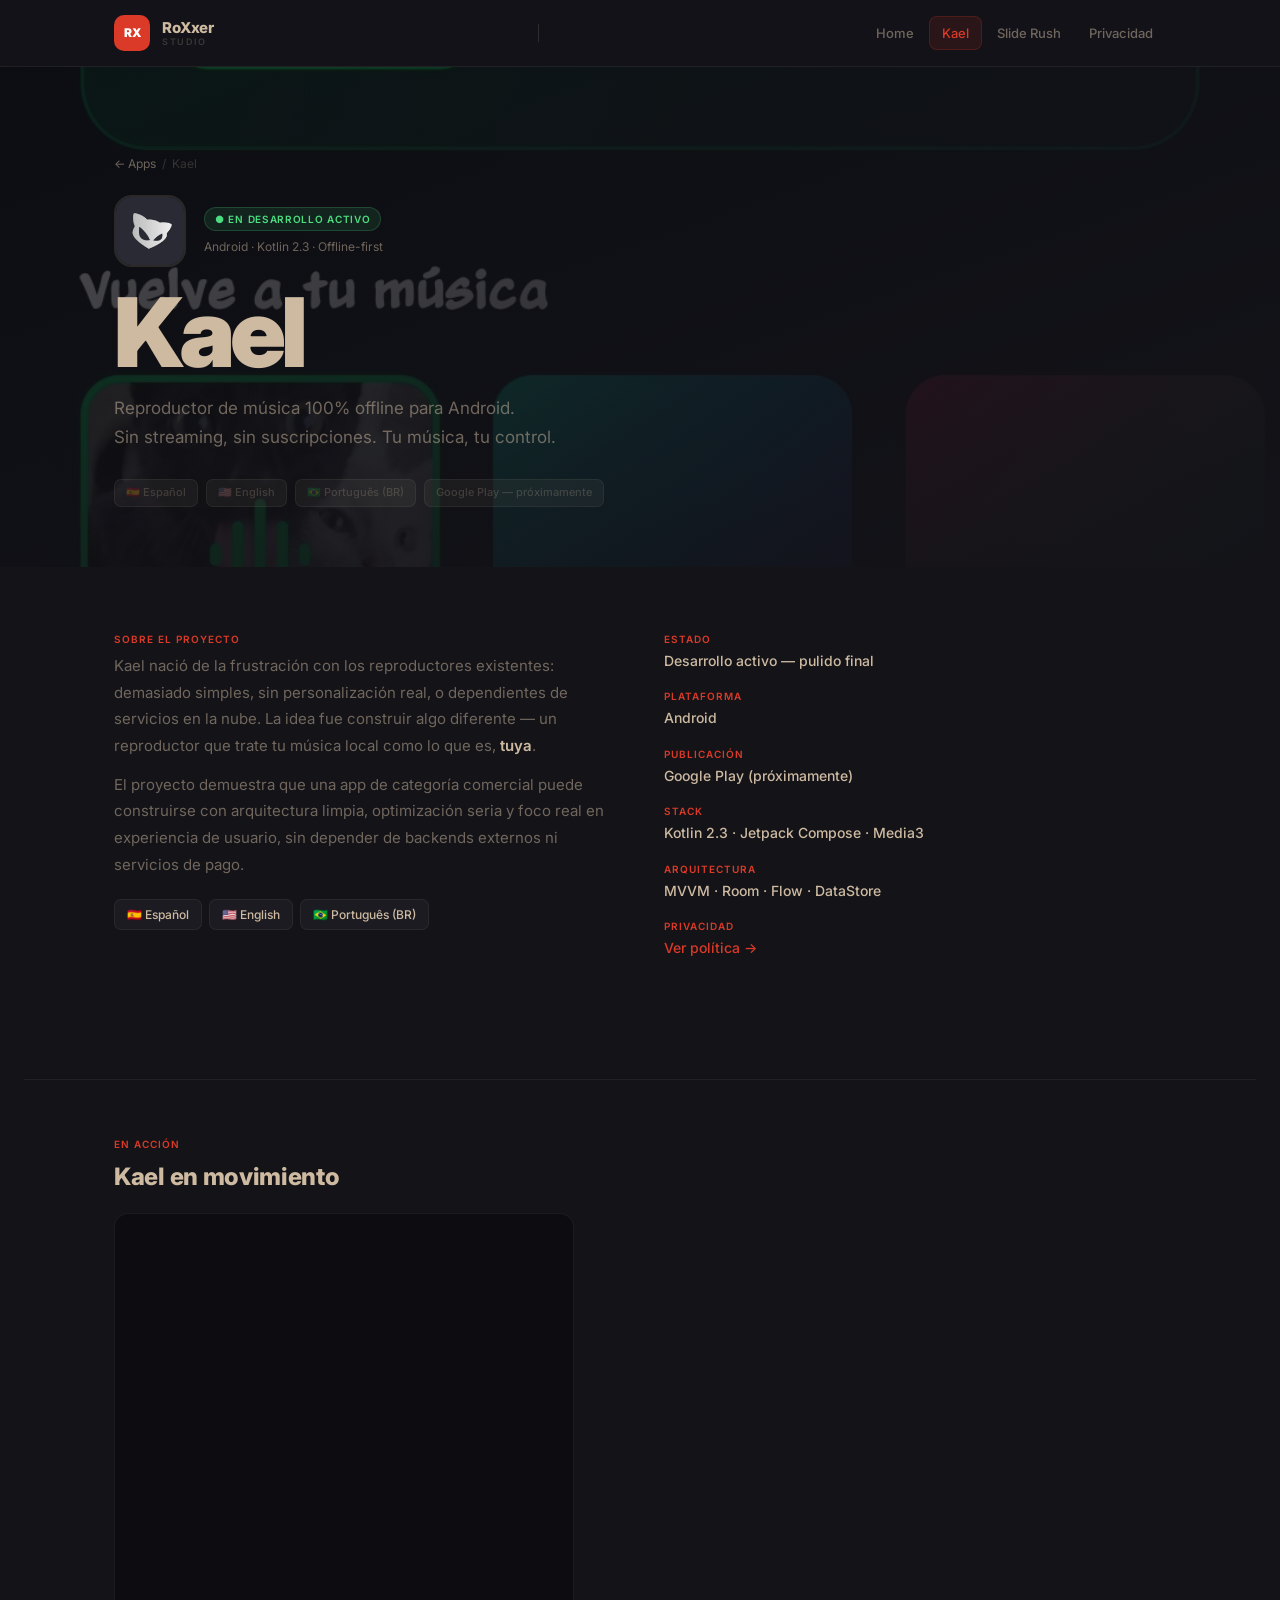
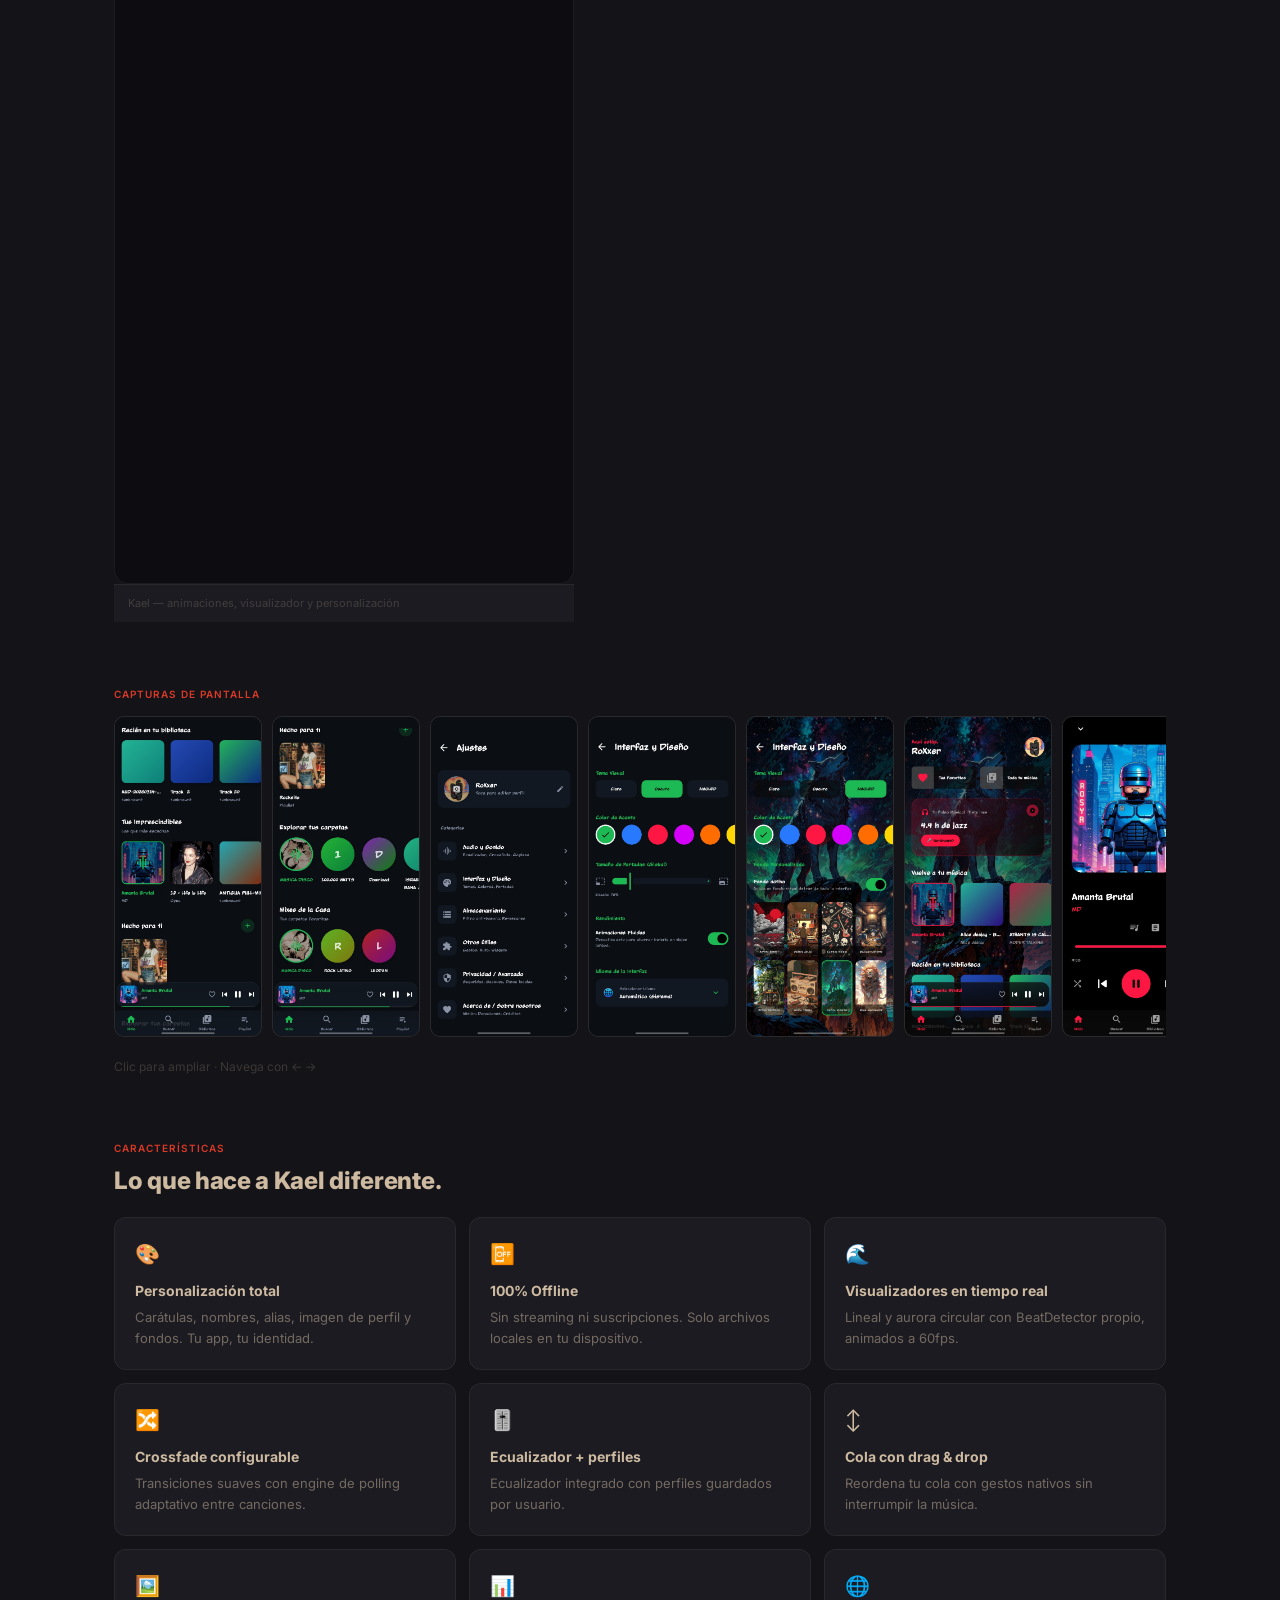
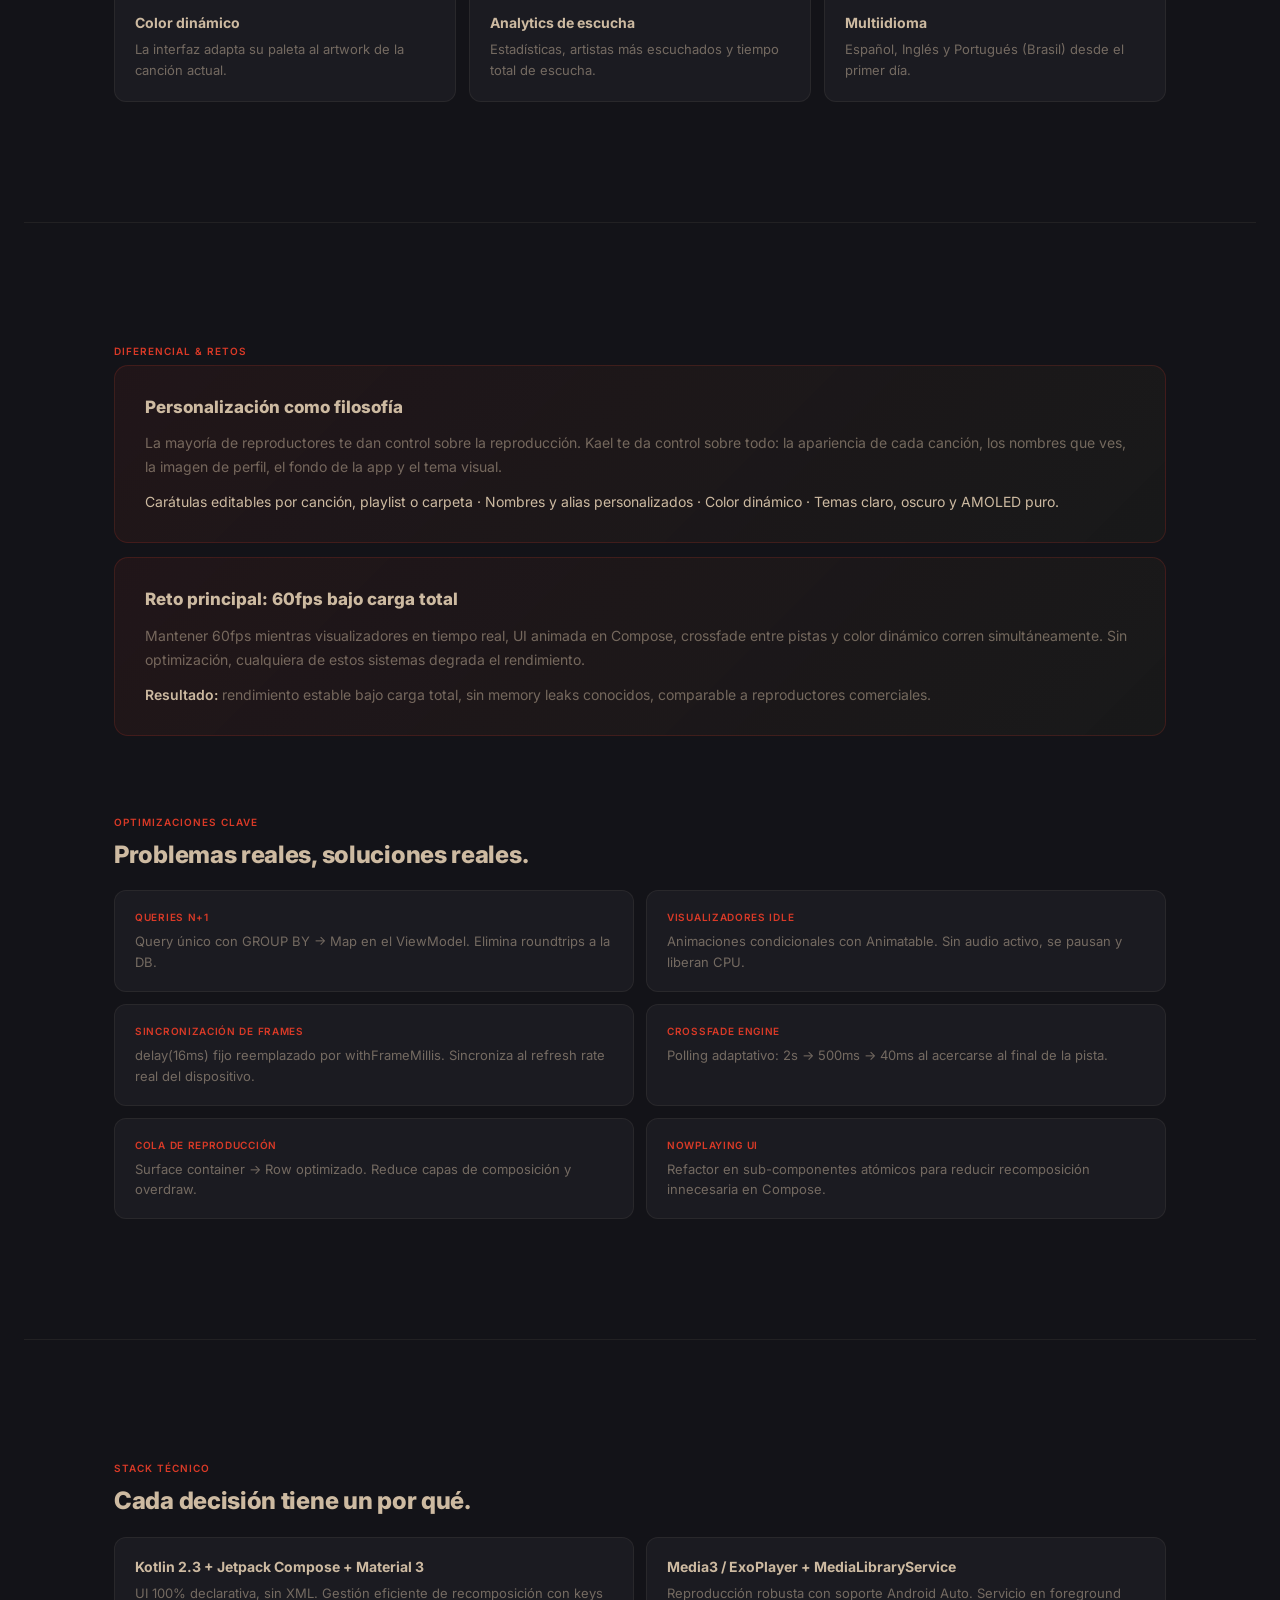
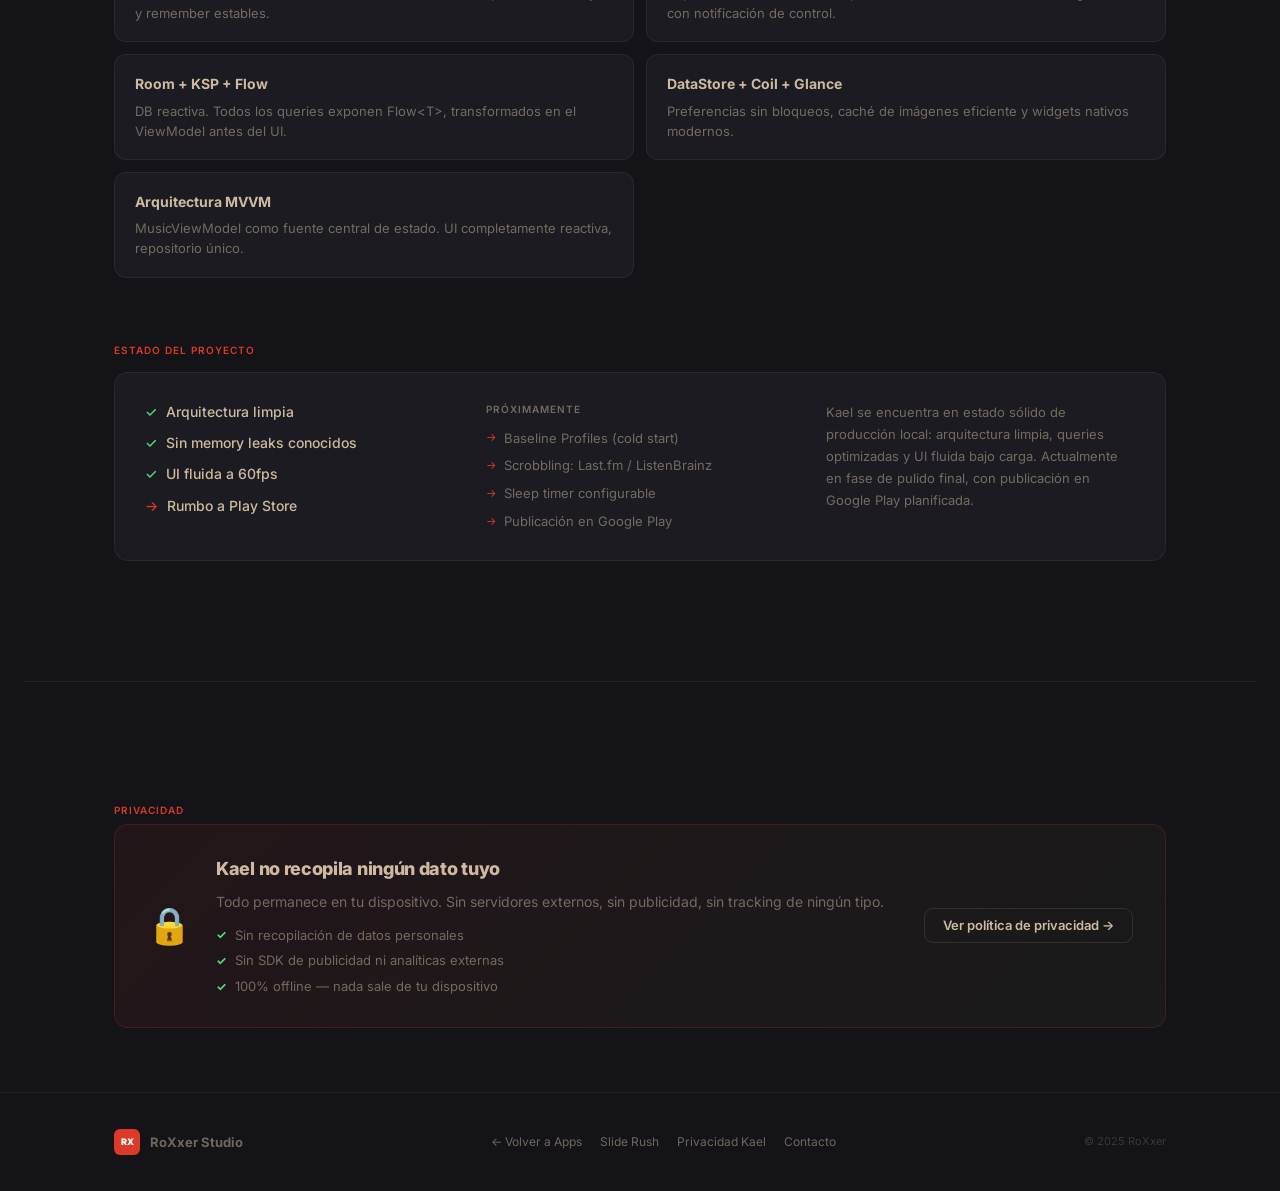
==== kael.html @ 843a8ba9 "Change names" ====
<!DOCTYPE html>
<html lang="es">
<head>
  <meta charset="utf-8" />
  <meta name="viewport" content="width=device-width, initial-scale=1" />
  <title>Kael — RoXxer Studio</title>
  <meta name="description" content="Kael — Reproductor de música 100% offline para Android. Sin streaming, sin suscripciones." />
  <meta name="theme-color" content="#131318" />
  <link rel="preconnect" href="https://fonts.googleapis.com">
  <link rel="preconnect" href="https://fonts.gstatic.com" crossorigin>
  <link href="https://fonts.googleapis.com/css2?family=Inter:wght@400;500;600;700;800;900&display=swap" rel="stylesheet">
  <link rel="stylesheet" href="css/base.css">
  <link rel="stylesheet" href="css/kael.css">
</head>
<body>

<!-- ─── NAVBAR ─── -->
<header>
  <div class="wrap">
    <nav>
      <a href="index.html" class="brand">
        <div class="brand-logo">RX</div>
        <div class="brand-text">
          <span class="brand-name">RoXxer</span>
          <span class="brand-sub">Studio</span>
        </div>
      </a>
      <span class="nav-sep"></span>
      <div class="nav-links">
        <a href="index.html">Home</a>
        <a href="kael.html" class="cur">Kael</a>
        <a href="slide-rush.html">Slide Rush</a>
        <a href="privacy.html">Privacidad</a>
      </div>
      <button class="burger" id="burger" aria-label="Abrir menú">
        <span></span><span></span><span></span>
      </button>
    </nav>
  </div>
</header>
<div class="mob-overlay" id="mobOverlay">
  <button class="mob-close" id="mobClose">✕</button>
  <a href="index.html">Home</a>
  <a href="kael.html" class="cur">Kael</a>
  <a href="slide-rush.html">Slide Rush</a>
  <a href="privacy.html">Privacidad</a>
</div>

<!-- ─── HERO ─── -->
<section class="hero">
  <div class="hero-bg">
    <img src="assets/kael/Kael1.jpg" alt="">
  </div>
  <div class="hero-content">
    <div class="wrap">
      <div class="breadcrumb">
        <a href="index.html">← Apps</a>
        <span>/</span><span>Kael</span>
      </div>
      <div class="hero-top">
        <div class="app-icon-lg">
          <img src="assets/kael/ICON KAEL (1).jpg" alt="Kael icon">
        </div>
        <div class="hero-status">
          <div class="status-chip s-act">● En desarrollo activo</div>
          <span class="hero-sub-label">Android · Kotlin 2.3 · Offline-first</span>
        </div>
      </div>
      <h1>Kael</h1>
      <p class="hero-tagline">Reproductor de música 100% offline para Android.<br>Sin streaming, sin suscripciones. Tu música, tu control.</p>
      <div class="hero-badges">
        <span class="badge">🇪🇸 Español</span>
        <span class="badge">🇺🇸 English</span>
        <span class="badge">🇧🇷 Português (BR)</span>
        <span class="badge">Google Play — próximamente</span>
      </div>
    </div>
  </div>
</section>

<!-- ─── ABOUT ─── -->
<section class="sec">
  <div class="wrap">
    <div class="about-grid">
      <div>
        <div class="sec-label">Sobre el proyecto</div>
        <p class="rt">Kael nació de la frustración con los reproductores existentes: demasiado simples, sin personalización real, o dependientes de servicios en la nube. La idea fue construir algo diferente — un reproductor que trate tu música local como lo que es, <span class="hl">tuya</span>.</p>
        <p class="rt">El proyecto demuestra que una app de categoría comercial puede construirse con arquitectura limpia, optimización seria y foco real en experiencia de usuario, sin depender de backends externos ni servicios de pago.</p>
        <div class="lang-row">
          <div class="lang-pill">🇪🇸 Español</div>
          <div class="lang-pill">🇺🇸 English</div>
          <div class="lang-pill">🇧🇷 Português (BR)</div>
        </div>
      </div>
      <div class="meta-list">
        <div><div class="meta-key">Estado</div><div class="meta-val">Desarrollo activo — pulido final</div></div>
        <div><div class="meta-key">Plataforma</div><div class="meta-val">Android</div></div>
        <div><div class="meta-key">Publicación</div><div class="meta-val">Google Play (próximamente)</div></div>
        <div><div class="meta-key">Stack</div><div class="meta-val">Kotlin 2.3 · Jetpack Compose · Media3</div></div>
        <div><div class="meta-key">Arquitectura</div><div class="meta-val">MVVM · Room · Flow · DataStore</div></div>
        <div><div class="meta-key">Privacidad</div><div class="meta-val"><a href="privacy.html">Ver política →</a></div></div>
      </div>
    </div>
  </div>
</section>

<hr class="div" style="margin-left:24px; margin-right:24px;">

<!-- ─── VIDEO (solo Timeline, autoplay, sin salto) ─── -->
<section class="sec" style="padding-top:0;">
  <div class="wrap">
    <div class="sec-label">En acción</div>
    <div class="sec-title">Kael en movimiento</div>
    <div class="video-container">
      <div class="video-wrap">
        <video
          id="kaelVideo"
          data-autoplay
          muted
          loop
          playsinline
          preload="metadata"
        >
          <source src="assets/kael/Timeline 1.mp4" type="video/mp4">
        </video>
      </div>
      <div class="video-label">Kael — animaciones, visualizador y personalización</div>
    </div>
  </div>
</section>

<!-- ─── SCREENSHOTS ─── -->
<section class="sec" style="padding-top:0;">
  <div class="wrap">
    <div class="sec-label" style="margin-bottom:14px;">Capturas de pantalla</div>
    <div class="strip" id="strip">
      <div class="shot" data-idx="0"><img src="assets/kael/Kael2 (1).jpg" alt="1"></div>
      <div class="shot" data-idx="1"><img src="assets/kael/Kael2 (2).jpg" alt="2"></div>
      <div class="shot" data-idx="2"><img src="assets/kael/Kael2 (3).jpg" alt="3"></div>
      <div class="shot" data-idx="3"><img src="assets/kael/Kael2 (4).jpg" alt="4"></div>
      <div class="shot" data-idx="4"><img src="assets/kael/Kael2 (5).jpg" alt="5"></div>
      <div class="shot" data-idx="5"><img src="assets/kael/Kael2 (6).jpg" alt="6"></div>
      <div class="shot" data-idx="6"><img src="assets/kael/Kael2 (7).jpg" alt="7"></div>
      <div class="shot" data-idx="7"><img src="assets/kael/Kael2 (8).jpg" alt="8"></div>
      <div class="shot" data-idx="8"><img src="assets/kael/Kael2 (9).jpg" alt="9"></div>
      <div class="shot" data-idx="9"><img src="assets/kael/Kael2 (10).jpg" alt="10"></div>
      <div class="shot" data-idx="10"><img src="assets/kael/Kael2 (11).jpg" alt="11"></div>
      <div class="shot" data-idx="11"><img src="assets/kael/Kael2 (12).jpg" alt="12"></div>
      <div class="shot" data-idx="12"><img src="assets/kael/Kael2 (13).jpg" alt="13"></div>
      <div class="shot" data-idx="13"><img src="assets/kael/Kael2 (14).jpg" alt="14"></div>
      <div class="shot" data-idx="14"><img src="assets/kael/Kael2 (15).jpg" alt="15"></div>
      <div class="shot" data-idx="15"><img src="assets/kael/Kael2 (16).jpg" alt="16"></div>
      <div class="shot" data-idx="16"><img src="assets/kael/Kael2 (17).jpg" alt="17"></div>
      <div class="shot" data-idx="17"><img src="assets/kael/Kael2 (18).jpg" alt="18"></div>
      <div class="shot" data-idx="18"><img src="assets/kael/Kael2 (19).jpg" alt="19"></div>
      <div class="shot" data-idx="19"><img src="assets/kael/Kael2 (20).jpg" alt="20"></div>
      <div class="shot" data-idx="20"><img src="assets/kael/Kael2 (21).jpg" alt="21"></div>
      <div class="shot" data-idx="21"><img src="assets/kael/Kael2 (22).jpg" alt="22"></div>
      <div class="shot" data-idx="22"><img src="assets/kael/Kael2 (23).jpg" alt="23"></div>
      <div class="shot" data-idx="23"><img src="assets/kael/Kael2 (24).jpg" alt="24"></div>
      <div class="shot" data-idx="24"><img src="assets/kael/Kael2 (25).jpg" alt="25"></div>
      <div class="shot" data-idx="25"><img src="assets/kael/Kael2 (26).jpg" alt="26"></div>
      <div class="shot" data-idx="26"><img src="assets/kael/Kael2 (27).jpg" alt="27"></div>
    </div>
    <p style="font-size:12px; color:rgba(205,186,161,.22); margin-top:8px;">Clic para ampliar · Navega con ← →</p>
  </div>
</section>

<!-- ─── FEATURES ─── -->
<section class="sec" style="padding-top:0;">
  <div class="wrap">
    <div class="sec-label">Características</div>
    <div class="sec-title">Lo que hace a Kael diferente.</div>
    <div class="feat-grid">
      <div class="feat"><div class="feat-icon">🎨</div><div class="feat-name">Personalización total</div><p class="feat-desc">Carátulas, nombres, alias, imagen de perfil y fondos. Tu app, tu identidad.</p></div>
      <div class="feat"><div class="feat-icon">📴</div><div class="feat-name">100% Offline</div><p class="feat-desc">Sin streaming ni suscripciones. Solo archivos locales en tu dispositivo.</p></div>
      <div class="feat"><div class="feat-icon">🌊</div><div class="feat-name">Visualizadores en tiempo real</div><p class="feat-desc">Lineal y aurora circular con BeatDetector propio, animados a 60fps.</p></div>
      <div class="feat"><div class="feat-icon">🔀</div><div class="feat-name">Crossfade configurable</div><p class="feat-desc">Transiciones suaves con engine de polling adaptativo entre canciones.</p></div>
      <div class="feat"><div class="feat-icon">🎚️</div><div class="feat-name">Ecualizador + perfiles</div><p class="feat-desc">Ecualizador integrado con perfiles guardados por usuario.</p></div>
      <div class="feat"><div class="feat-icon">↕️</div><div class="feat-name">Cola con drag & drop</div><p class="feat-desc">Reordena tu cola con gestos nativos sin interrumpir la música.</p></div>
      <div class="feat"><div class="feat-icon">🖼️</div><div class="feat-name">Color dinámico</div><p class="feat-desc">La interfaz adapta su paleta al artwork de la canción actual.</p></div>
      <div class="feat"><div class="feat-icon">📊</div><div class="feat-name">Analytics de escucha</div><p class="feat-desc">Estadísticas, artistas más escuchados y tiempo total de escucha.</p></div>
      <div class="feat"><div class="feat-icon">🌐</div><div class="feat-name">Multiidioma</div><p class="feat-desc">Español, Inglés y Portugués (Brasil) desde el primer día.</p></div>
    </div>
  </div>
</section>

<hr class="div" style="margin-left:24px; margin-right:24px;">

<!-- ─── DIFERENCIAL & RETO ─── -->
<section class="sec">
  <div class="wrap">
    <div class="sec-label">Diferencial & Retos</div>
    <div class="challenge">
      <h4>Personalización como filosofía</h4>
      <p>La mayoría de reproductores te dan control sobre la reproducción. Kael te da control sobre todo: la apariencia de cada canción, los nombres que ves, la imagen de perfil, el fondo de la app y el tema visual.</p>
      <p style="color:var(--text);">Carátulas editables por canción, playlist o carpeta · Nombres y alias personalizados · Color dinámico · Temas claro, oscuro y AMOLED puro.</p>
    </div>
    <div class="challenge">
      <h4>Reto principal: 60fps bajo carga total</h4>
      <p>Mantener 60fps mientras visualizadores en tiempo real, UI animada en Compose, crossfade entre pistas y color dinámico corren simultáneamente. Sin optimización, cualquiera de estos sistemas degrada el rendimiento.</p>
      <p><span style="color:var(--text); font-weight:600;">Resultado:</span> rendimiento estable bajo carga total, sin memory leaks conocidos, comparable a reproductores comerciales.</p>
    </div>
  </div>
</section>

<!-- ─── OPTIMIZACIONES ─── -->
<section class="sec" style="padding-top:0;">
  <div class="wrap">
    <div class="sec-label">Optimizaciones clave</div>
    <div class="sec-title">Problemas reales, soluciones reales.</div>
    <div class="opt-grid">
      <div class="opt"><div class="opt-key">Queries N+1</div><p class="opt-val">Query único con GROUP BY → Map en el ViewModel. Elimina roundtrips a la DB.</p></div>
      <div class="opt"><div class="opt-key">Visualizadores idle</div><p class="opt-val">Animaciones condicionales con Animatable. Sin audio activo, se pausan y liberan CPU.</p></div>
      <div class="opt"><div class="opt-key">Sincronización de frames</div><p class="opt-val">delay(16ms) fijo reemplazado por withFrameMillis. Sincroniza al refresh rate real del dispositivo.</p></div>
      <div class="opt"><div class="opt-key">Crossfade engine</div><p class="opt-val">Polling adaptativo: 2s → 500ms → 40ms al acercarse al final de la pista.</p></div>
      <div class="opt"><div class="opt-key">Cola de reproducción</div><p class="opt-val">Surface container → Row optimizado. Reduce capas de composición y overdraw.</p></div>
      <div class="opt"><div class="opt-key">NowPlaying UI</div><p class="opt-val">Refactor en sub-componentes atómicos para reducir recomposición innecesaria en Compose.</p></div>
    </div>
  </div>
</section>

<hr class="div" style="margin-left:24px; margin-right:24px;">

<!-- ─── STACK ─── -->
<section class="sec">
  <div class="wrap">
    <div class="sec-label">Stack técnico</div>
    <div class="sec-title">Cada decisión tiene un por qué.</div>
    <div class="stack-grid">
      <div class="stack-item"><div class="stack-tech">Kotlin 2.3 + Jetpack Compose + Material 3</div><p class="stack-desc">UI 100% declarativa, sin XML. Gestión eficiente de recomposición con keys y remember estables.</p></div>
      <div class="stack-item"><div class="stack-tech">Media3 / ExoPlayer + MediaLibraryService</div><p class="stack-desc">Reproducción robusta con soporte Android Auto. Servicio en foreground con notificación de control.</p></div>
      <div class="stack-item"><div class="stack-tech">Room + KSP + Flow</div><p class="stack-desc">DB reactiva. Todos los queries exponen Flow&lt;T&gt;, transformados en el ViewModel antes del UI.</p></div>
      <div class="stack-item"><div class="stack-tech">DataStore + Coil + Glance</div><p class="stack-desc">Preferencias sin bloqueos, caché de imágenes eficiente y widgets nativos modernos.</p></div>
      <div class="stack-item"><div class="stack-tech">Arquitectura MVVM</div><p class="stack-desc">MusicViewModel como fuente central de estado. UI completamente reactiva, repositorio único.</p></div>
    </div>
  </div>
</section>

<!-- ─── STATUS ─── -->
<section class="sec" style="padding-top:0;">
  <div class="wrap">
    <div class="sec-label" style="margin-bottom:14px;">Estado del proyecto</div>
    <div class="status-box">
      <div class="checks">
        <div class="chk"><span class="ok">✓</span> Arquitectura limpia</div>
        <div class="chk"><span class="ok">✓</span> Sin memory leaks conocidos</div>
        <div class="chk"><span class="ok">✓</span> UI fluida a 60fps</div>
        <div class="chk"><span class="rd">→</span> Rumbo a Play Store</div>
      </div>
      <div class="roadmap">
        <h5>Próximamente</h5>
        <ul>
          <li>Baseline Profiles (cold start)</li>
          <li>Scrobbling: Last.fm / ListenBrainz</li>
          <li>Sleep timer configurable</li>
          <li>Publicación en Google Play</li>
        </ul>
      </div>
      <div class="status-note">Kael se encuentra en estado sólido de producción local: arquitectura limpia, queries optimizadas y UI fluida bajo carga. Actualmente en fase de pulido final, con publicación en Google Play planificada.</div>
    </div>
  </div>
</section>

<hr class="div" style="margin-left:24px; margin-right:24px;">

<!-- ─── PRIVACIDAD (visible, propia de Kael) ─── -->
<section class="sec">
  <div class="wrap">
    <div class="sec-label">Privacidad</div>
    <div class="privacy-banner">
      <div class="privacy-banner-icon">🔒</div>
      <div class="privacy-banner-body">
        <h3>Kael no recopila ningún dato tuyo</h3>
        <p>Todo permanece en tu dispositivo. Sin servidores externos, sin publicidad, sin tracking de ningún tipo.</p>
        <ul class="privacy-bullets">
          <li>Sin recopilación de datos personales</li>
          <li>Sin SDK de publicidad ni analíticas externas</li>
          <li>100% offline — nada sale de tu dispositivo</li>
        </ul>
      </div>
      <a href="privacy.html" class="btn btn-out" style="flex-shrink:0; align-self:center;">
        Ver política de privacidad →
      </a>
    </div>
  </div>
</section>

<!-- ─── FOOTER ─── -->
<footer>
  <div class="wrap">
    <div class="foot">
      <div class="foot-brand">
        <div class="foot-logo">RX</div>
        <span class="foot-name">RoXxer Studio</span>
      </div>
      <div class="foot-links">
        <a href="index.html">← Volver a Apps</a>
        <a href="slide-rush.html">Slide Rush</a>
        <a href="privacy.html">Privacidad Kael</a>
        <a href="mailto:roxxergamesstudios@gmail.com">Contacto</a>
      </div>
      <span class="foot-copy">© 2025 RoXxer</span>
    </div>
  </div>
</footer>

<!-- ─── LIGHTBOX ─── -->
<div class="lb" id="lb">
  <span class="lb-x" id="lbX">✕</span>
  <span class="lb-nav lb-prev" id="lbPrev">‹</span>
  <img class="lb-img" id="lbImg" src="" alt="">
  <span class="lb-nav lb-next" id="lbNext">›</span>
  <span class="lb-counter" id="lbCount"></span>
</div>

<script>
  /* ── Nav overlay ── */
  const burger = document.getElementById('burger');
  const overlay = document.getElementById('mobOverlay');
  const closeBtn = document.getElementById('mobClose');
  burger?.addEventListener('click', () => { overlay.classList.add('open'); burger.classList.add('open'); });
  closeBtn?.addEventListener('click', () => { overlay.classList.remove('open'); burger.classList.remove('open'); });
  overlay?.querySelectorAll('a').forEach(a => a.addEventListener('click', () => { overlay.classList.remove('open'); burger.classList.remove('open'); }));
  document.addEventListener('keydown', e => { if (e.key === 'Escape') { overlay.classList.remove('open'); burger.classList.remove('open'); closeLb(); } });

  /* ── Autoplay video when in viewport ── */
  const autoVideos = document.querySelectorAll('video[data-autoplay]');
  if ('IntersectionObserver' in window && autoVideos.length) {
    const vo = new IntersectionObserver((entries) => {
      entries.forEach(entry => {
        const v = entry.target;
        if (entry.isIntersecting) { v.play().catch(() => {}); }
        else { v.pause(); }
      });
    }, { threshold: 0.45 });
    autoVideos.forEach(v => { v.muted = true; vo.observe(v); });
  }

  /* ── Lightbox ── */
  const shots = [...document.querySelectorAll('.shot')];
  const lb = document.getElementById('lb');
  const lbImg = document.getElementById('lbImg');
  const lbCount = document.getElementById('lbCount');
  let cur = 0;
  const srcs = shots.map(s => s.querySelector('img')?.src || '');

  function openLb(i) { cur = i; lbImg.src = srcs[cur]; lbCount.textContent = (cur+1)+' / '+srcs.length; lb.classList.add('open'); document.body.style.overflow = 'hidden'; }
  function closeLb() { lb.classList.remove('open'); document.body.style.overflow = ''; }
  function navLb(d) { cur = (cur+d+srcs.length)%srcs.length; lbImg.src = srcs[cur]; lbCount.textContent = (cur+1)+' / '+srcs.length; }

  shots.forEach((s,i) => s.addEventListener('click', () => openLb(i)));
  document.getElementById('lbX')?.addEventListener('click', closeLb);
  document.getElementById('lbPrev')?.addEventListener('click', e => { e.stopPropagation(); navLb(-1); });
  document.getElementById('lbNext')?.addEventListener('click', e => { e.stopPropagation(); navLb(1); });
  lb?.addEventListener('click', e => { if (e.target === lb) closeLb(); });
</script>
</body>
</html>
---- css/base.css ----
/* ══════════════════════════════════════════════════
   BASE — RoXxer Studio  |  Shared design system
══════════════════════════════════════════════════ */

/* ── Variables ── */
:root {
  --bg:      #131318;
  --sur:     #1b1b21;
  --sur2:    #202028;
  --text:    #CDBAA1;
  --dim:     rgba(205,186,161,.5);
  --dim2:    rgba(205,186,161,.22);
  --acc:     #DA3A27;
  --a-dim:   rgba(218,58,39,.12);
  --a-glow:  rgba(218,58,39,.06);
  --bdr:     rgba(205,186,161,.08);
  --bdr2:    rgba(205,186,161,.15);
  --ok:      #4ade80;
  --max:     1100px;
  --r:       14px;
  --r-sm:    10px;
}

/* ── Reset ── */
*, *::before, *::after { box-sizing: border-box; margin: 0; padding: 0; }
html { scroll-behavior: smooth; }
body {
  background: var(--bg);
  color: var(--text);
  font-family: 'Inter', system-ui, -apple-system, sans-serif;
  line-height: 1.6;
  -webkit-font-smoothing: antialiased;
  -moz-osx-font-smoothing: grayscale;
}
a { color: inherit; text-decoration: none; }
img, video { display: block; max-width: 100%; }
button { cursor: pointer; font-family: inherit; border: none; background: none; }

/* ── Layout ── */
.wrap { max-width: var(--max); margin: 0 auto; padding: 0 24px; }

/* ══════════════════════════════════════
   NAVBAR
══════════════════════════════════════ */
header {
  position: sticky; top: 0; z-index: 100;
  backdrop-filter: blur(18px) saturate(200%);
  background: rgba(19,19,24,.92);
  border-bottom: 1px solid var(--bdr);
}
nav {
  display: flex; align-items: center;
  justify-content: space-between; height: 66px;
}

/* Brand */
.brand { display: flex; align-items: center; gap: 12px; }
.brand-logo {
  width: 36px; height: 36px;
  background: var(--acc); border-radius: 10px;
  display: grid; place-items: center;
  font-size: 12px; font-weight: 900; color: #fff;
  letter-spacing: -.5px; flex-shrink: 0;
  transition: transform .2s, opacity .2s;
}
.brand:hover .brand-logo { transform: scale(.93); }
.brand-text { display: flex; flex-direction: column; gap: 1px; }
.brand-name {
  font-size: 15px; font-weight: 800;
  letter-spacing: -.4px; line-height: 1.1; color: var(--text);
}
.brand-sub {
  font-size: 9px; font-weight: 600; color: var(--dim2);
  letter-spacing: .18em; text-transform: uppercase; line-height: 1;
}

/* Separator */
.nav-sep {
  width: 1px; height: 18px;
  background: var(--bdr2); margin: 0 4px; flex-shrink: 0;
}

/* Links */
.nav-links { display: flex; align-items: center; gap: 2px; }
.nav-links a {
  font-size: 13px; font-weight: 500; color: var(--dim);
  padding: 6px 12px; border-radius: 8px;
  border: 1px solid transparent;
  transition: color .15s, background .15s, border-color .15s;
}
.nav-links a:hover { color: var(--text); background: var(--bdr); }
.nav-links a.cur {
  color: var(--acc);
  background: var(--a-dim);
  border-color: rgba(218,58,39,.2);
}

/* Burger (3-line icon) */
.burger {
  display: none;
  width: 36px; height: 36px;
  background: var(--sur); border: 1px solid var(--bdr);
  border-radius: 8px;
  align-items: center; justify-content: center;
  flex-direction: column; gap: 5px;
  transition: background .15s, border-color .15s;
}
.burger:hover { background: var(--sur2); border-color: var(--bdr2); }
.burger span {
  display: block; width: 15px; height: 1.5px;
  background: var(--dim); border-radius: 2px;
  transition: transform .22s, opacity .22s;
}
.burger.open span:nth-child(1) { transform: translateY(6.5px) rotate(45deg); }
.burger.open span:nth-child(2) { opacity: 0; transform: scaleX(0); }
.burger.open span:nth-child(3) { transform: translateY(-6.5px) rotate(-45deg); }

@media (max-width: 640px) {
  .nav-sep, .nav-links { display: none; }
  .burger { display: flex; }
}

/* Full-screen mobile overlay */
.mob-overlay {
  display: none;
  position: fixed; inset: 0; z-index: 200;
  background: rgba(19,19,24,.97);
  backdrop-filter: blur(24px);
  flex-direction: column;
  align-items: center; justify-content: center;
  gap: 4px;
}
.mob-overlay.open { display: flex; }

.mob-close {
  position: absolute; top: 20px; right: 20px;
  width: 38px; height: 38px;
  background: var(--sur); border: 1px solid var(--bdr);
  border-radius: 8px; display: grid; place-items: center;
  font-size: 16px; color: var(--dim);
  transition: background .15s;
}
.mob-close:hover { background: var(--bdr); color: var(--text); }

.mob-overlay a {
  font-size: 30px; font-weight: 900;
  color: var(--dim2); padding: 10px 32px;
  border-radius: 12px; letter-spacing: -1px;
  transition: color .15s, background .15s;
}
.mob-overlay a:hover { color: var(--text); background: var(--bdr); }
.mob-overlay a.cur { color: var(--acc); }

/* ══════════════════════════════════════
   FOOTER
══════════════════════════════════════ */
footer { border-top: 1px solid var(--bdr); padding: 36px 0; }
.foot {
  display: flex; align-items: center;
  justify-content: space-between; gap: 20px; flex-wrap: wrap;
}
.foot-brand { display: flex; align-items: center; gap: 10px; }
.foot-logo {
  width: 26px; height: 26px; background: var(--acc);
  border-radius: 6px; display: grid; place-items: center;
  font-size: 9px; font-weight: 900; color: #fff;
}
.foot-name { font-size: 13px; font-weight: 700; color: var(--dim); }
.foot-links { display: flex; gap: 18px; flex-wrap: wrap; }
.foot-links a { font-size: 12px; color: var(--dim); transition: color .15s; }
.foot-links a:hover { color: var(--text); }
.foot-copy { font-size: 11px; color: var(--dim2); }

/* ══════════════════════════════════════
   BUTTONS
══════════════════════════════════════ */
.btn {
  display: inline-flex; align-items: center; gap: 7px;
  font-size: 13px; font-weight: 600;
  padding: 10px 18px; border-radius: 9px;
  transition: all .15s; cursor: pointer;
  font-family: inherit; line-height: 1;
  border: 1px solid transparent;
}
.btn-red { background: var(--acc); color: #fff; border-color: var(--acc); }
.btn-red:hover { background: #c4341f; border-color: #c4341f; transform: translateY(-1px); }
.btn-out { background: transparent; color: var(--text); border-color: var(--bdr2); }
.btn-out:hover { background: var(--bdr); transform: translateY(-1px); }

/* ══════════════════════════════════════
   SHARED SECTION STYLES
══════════════════════════════════════ */
.sec { padding: 64px 0; }
.sec-label {
  font-size: 10px; font-weight: 600; letter-spacing: .1em;
  text-transform: uppercase; color: var(--acc); margin-bottom: 6px;
}
.sec-title {
  font-size: clamp(18px, 2.2vw, 24px); font-weight: 800;
  letter-spacing: -.3px; color: var(--text); margin-bottom: 16px;
}
hr.div { border: none; border-top: 1px solid var(--bdr); margin: 56px 0; }

.breadcrumb {
  font-size: 12px; color: var(--dim2);
  display: flex; align-items: center; gap: 6px; margin-bottom: 22px;
}
.breadcrumb a { color: var(--dim); transition: color .15s; }
.breadcrumb a:hover { color: var(--text); }
.breadcrumb span { color: var(--dim2); }

/* ══════════════════════════════════════
   LIGHTBOX
══════════════════════════════════════ */
.lb {
  display: none; position: fixed; inset: 0;
  background: rgba(0,0,0,.94); z-index: 1000; place-items: center;
}
.lb.open { display: grid; }
.lb-img { max-height: 92vh; max-width: 92vw; border-radius: 6px; }
.lb-x {
  position: absolute; top: 18px; right: 22px;
  font-size: 24px; color: var(--dim); cursor: pointer;
  width: 38px; height: 38px; display: grid; place-items: center;
  border-radius: 8px; background: rgba(255,255,255,.05);
  transition: background .15s;
}
.lb-x:hover { background: rgba(255,255,255,.1); color: var(--text); }
.lb-nav {
  position: absolute; top: 50%; transform: translateY(-50%);
  font-size: 22px; color: var(--dim); cursor: pointer;
  padding: 16px; transition: color .15s; user-select: none;
}
.lb-nav:hover { color: var(--text); }
.lb-prev { left: 12px; }
.lb-next { right: 12px; }
.lb-counter {
  position: absolute; bottom: 18px; left: 50%; transform: translateX(-50%);
  font-size: 12px; color: var(--dim2);
  background: rgba(0,0,0,.4); padding: 3px 10px; border-radius: 999px;
}
---- css/kael.css ----
/* ══════════════════════════════════════
   KAEL — App detail page
══════════════════════════════════════ */

/* ── Hero ── */
.hero {
  position: relative; overflow: hidden;
  min-height: 500px; display: flex; align-items: flex-end;
}
.hero-bg { position: absolute; inset: 0; background: #0d0d11; }
.hero-bg img {
  width: 100%; height: 100%;
  object-fit: cover; opacity: .35;
}
.hero-bg::after {
  content: ''; position: absolute; inset: 0;
  background: linear-gradient(160deg, rgba(19,19,24,.15) 0%, rgba(19,19,24,.6) 50%, var(--bg) 100%);
}
.hero-content {
  position: relative; z-index: 1;
  width: 100%; padding: 48px 0 60px;
}
.hero-top { display: flex; align-items: center; gap: 18px; margin-bottom: 22px; }
.app-icon-lg {
  width: 72px; height: 72px; border-radius: 18px;
  border: 2px solid rgba(205,186,161,.15); overflow: hidden; flex-shrink: 0;
}
.app-icon-lg img { width: 100%; height: 100%; object-fit: cover; }
.hero-status { display: flex; flex-direction: column; gap: 6px; }
.status-chip {
  display: inline-flex; align-items: center; gap: 5px;
  font-size: 10px; font-weight: 600; letter-spacing: .07em;
  text-transform: uppercase; padding: 3px 10px; border-radius: 999px; align-self: flex-start;
}
.s-act { background: rgba(74,222,128,.1); color: var(--ok); border: 1px solid rgba(74,222,128,.2); }
.hero-sub-label { font-size: 12px; color: var(--dim); }
.hero h1 {
  font-size: clamp(52px, 9vw, 96px); font-weight: 900;
  letter-spacing: -5px; line-height: .9; color: var(--text); margin-bottom: 18px;
}
.hero-tagline { font-size: 17px; color: var(--dim); max-width: 520px; line-height: 1.7; margin-bottom: 28px; }
.hero-badges { display: flex; gap: 8px; flex-wrap: wrap; }
.badge {
  font-size: 11px; font-weight: 500; color: var(--dim2);
  background: rgba(205,186,161,.06); border: 1px solid var(--bdr);
  padding: 4px 11px; border-radius: 7px;
}

/* ── About ── */
.about-grid {
  display: grid; grid-template-columns: 1fr 1fr;
  gap: 48px; align-items: start;
}
@media (max-width: 820px) { .about-grid { grid-template-columns: 1fr; gap: 24px; } }

.rt { font-size: 15px; color: var(--dim); line-height: 1.78; }
.rt + .rt { margin-top: 12px; }
.hl { color: var(--text); font-weight: 600; }

.meta-list { display: flex; flex-direction: column; gap: 16px; }
.meta-key {
  font-size: 10px; font-weight: 600; letter-spacing: .1em;
  text-transform: uppercase; color: var(--acc); margin-bottom: 3px;
}
.meta-val { font-size: 14px; font-weight: 500; }
.meta-val a { color: var(--acc); }

.lang-row { display: flex; gap: 7px; flex-wrap: wrap; margin-top: 20px; }
.lang-pill {
  display: flex; align-items: center; gap: 6px;
  font-size: 12px; font-weight: 500;
  background: var(--sur); border: 1px solid var(--bdr);
  padding: 5px 12px; border-radius: 7px;
}

/* ── Video (single, autoplay, no layout shift) ── */
.video-container {
  max-width: 460px;          /* portrait phone width */
}
.video-wrap {
  background: #0d0d11;
  border: 1px solid var(--bdr);
  border-radius: var(--r);
  overflow: hidden;
  aspect-ratio: 9 / 19;      /* portrait mobile recording */
  position: relative;
}
.video-wrap video {
  position: absolute; inset: 0;
  width: 100%; height: 100%;
  object-fit: cover;
  display: block;
}
.video-label {
  font-size: 11px; color: var(--dim2);
  padding: 10px 14px; border-top: 1px solid var(--bdr);
  background: var(--sur);
}

/* ── Screenshots strip ── */
.strip {
  display: flex; gap: 10px;
  overflow-x: auto; padding-bottom: 12px;
  scrollbar-width: thin; scrollbar-color: var(--bdr2) transparent;
}
.strip::-webkit-scrollbar { height: 3px; }
.strip::-webkit-scrollbar-thumb { background: var(--bdr2); border-radius: 3px; }
.shot {
  flex-shrink: 0; width: 148px; aspect-ratio: 9/19.5;
  background: var(--sur); border: 1px solid var(--bdr);
  border-radius: 10px; overflow: hidden;
  cursor: pointer; transition: transform .18s, border-color .18s;
}
.shot:hover { transform: scale(1.04); border-color: var(--bdr2); }
.shot img { width: 100%; height: 100%; object-fit: cover; }

/* ── Features ── */
.feat-grid { display: grid; grid-template-columns: repeat(3, 1fr); gap: 13px; }
@media (max-width: 860px) { .feat-grid { grid-template-columns: repeat(2, 1fr); } }
@media (max-width: 520px) { .feat-grid { grid-template-columns: 1fr; } }
.feat {
  background: var(--sur); border: 1px solid var(--bdr);
  border-radius: 12px; padding: 20px; transition: border-color .18s;
}
.feat:hover { border-color: var(--bdr2); }
.feat-icon { font-size: 20px; margin-bottom: 10px; }
.feat-name { font-size: 14px; font-weight: 700; margin-bottom: 5px; }
.feat-desc { font-size: 13px; color: var(--dim); line-height: 1.6; }

/* ── Challenge boxes ── */
.challenge {
  background: linear-gradient(135deg, rgba(218,58,39,.07), rgba(45,48,33,.22));
  border: 1px solid rgba(218,58,39,.18);
  border-radius: var(--r); padding: 28px 30px; margin-bottom: 14px;
}
.challenge h4 { font-size: 17px; font-weight: 800; margin-bottom: 10px; }
.challenge p { font-size: 14px; color: var(--dim); line-height: 1.75; }
.challenge p + p { margin-top: 10px; }

/* ── Optimizations ── */
.opt-grid { display: grid; grid-template-columns: repeat(2, 1fr); gap: 12px; }
@media (max-width: 620px) { .opt-grid { grid-template-columns: 1fr; } }
.opt { background: var(--sur); border: 1px solid var(--bdr); border-radius: 12px; padding: 18px 20px; }
.opt-key {
  font-size: 10px; font-weight: 600; letter-spacing: .07em;
  text-transform: uppercase; color: var(--acc); margin-bottom: 6px;
}
.opt-val { font-size: 13px; color: var(--dim); line-height: 1.6; }

/* ── Stack ── */
.stack-grid { display: grid; grid-template-columns: repeat(2, 1fr); gap: 12px; }
@media (max-width: 620px) { .stack-grid { grid-template-columns: 1fr; } }
.stack-item { background: var(--sur); border: 1px solid var(--bdr); border-radius: 12px; padding: 18px 20px; }
.stack-tech { font-size: 14px; font-weight: 700; margin-bottom: 5px; }
.stack-desc { font-size: 13px; color: var(--dim); line-height: 1.55; }

/* ── Status box ── */
.status-box {
  background: var(--sur); border: 1px solid var(--bdr);
  border-radius: var(--r); padding: 28px 30px;
  display: flex; gap: 32px; flex-wrap: wrap;
}
.checks { display: flex; flex-direction: column; gap: 9px; flex: 1; min-width: 170px; }
.chk { display: flex; align-items: center; gap: 9px; font-size: 14px; font-weight: 500; }
.chk .ok { color: var(--ok); }
.chk .rd { color: var(--acc); }
.roadmap { flex: 1; min-width: 180px; }
.roadmap h5 {
  font-size: 10px; font-weight: 600; letter-spacing: .1em;
  text-transform: uppercase; color: var(--dim); margin-bottom: 11px;
}
.roadmap ul { list-style: none; display: flex; flex-direction: column; gap: 7px; }
.roadmap li { font-size: 13px; color: var(--dim); display: flex; align-items: center; gap: 7px; }
.roadmap li::before { content: '→'; color: var(--acc); font-size: 11px; }
.status-note { flex: 1; min-width: 200px; font-size: 13px; color: var(--dim); line-height: 1.7; }

/* ── Privacy section (prominent) ── */
.privacy-banner {
  background: linear-gradient(135deg, rgba(218,58,39,.08), rgba(45,48,33,.25));
  border: 1px solid rgba(218,58,39,.2);
  border-radius: var(--r); padding: 30px 32px;
  display: flex; align-items: center; gap: 24px; flex-wrap: wrap;
}
.privacy-banner-icon { font-size: 36px; flex-shrink: 0; }
.privacy-banner-body { flex: 1; min-width: 220px; }
.privacy-banner-body h3 { font-size: 18px; font-weight: 800; margin-bottom: 6px; letter-spacing: -.3px; }
.privacy-banner-body p { font-size: 14px; color: var(--dim); line-height: 1.65; }
.privacy-bullets { list-style: none; margin-top: 12px; display: flex; flex-direction: column; gap: 5px; }
.privacy-bullets li { font-size: 13px; color: var(--dim); display: flex; align-items: center; gap: 8px; }
.privacy-bullets li::before { content: '✓'; color: var(--ok); font-size: 12px; font-weight: 700; }
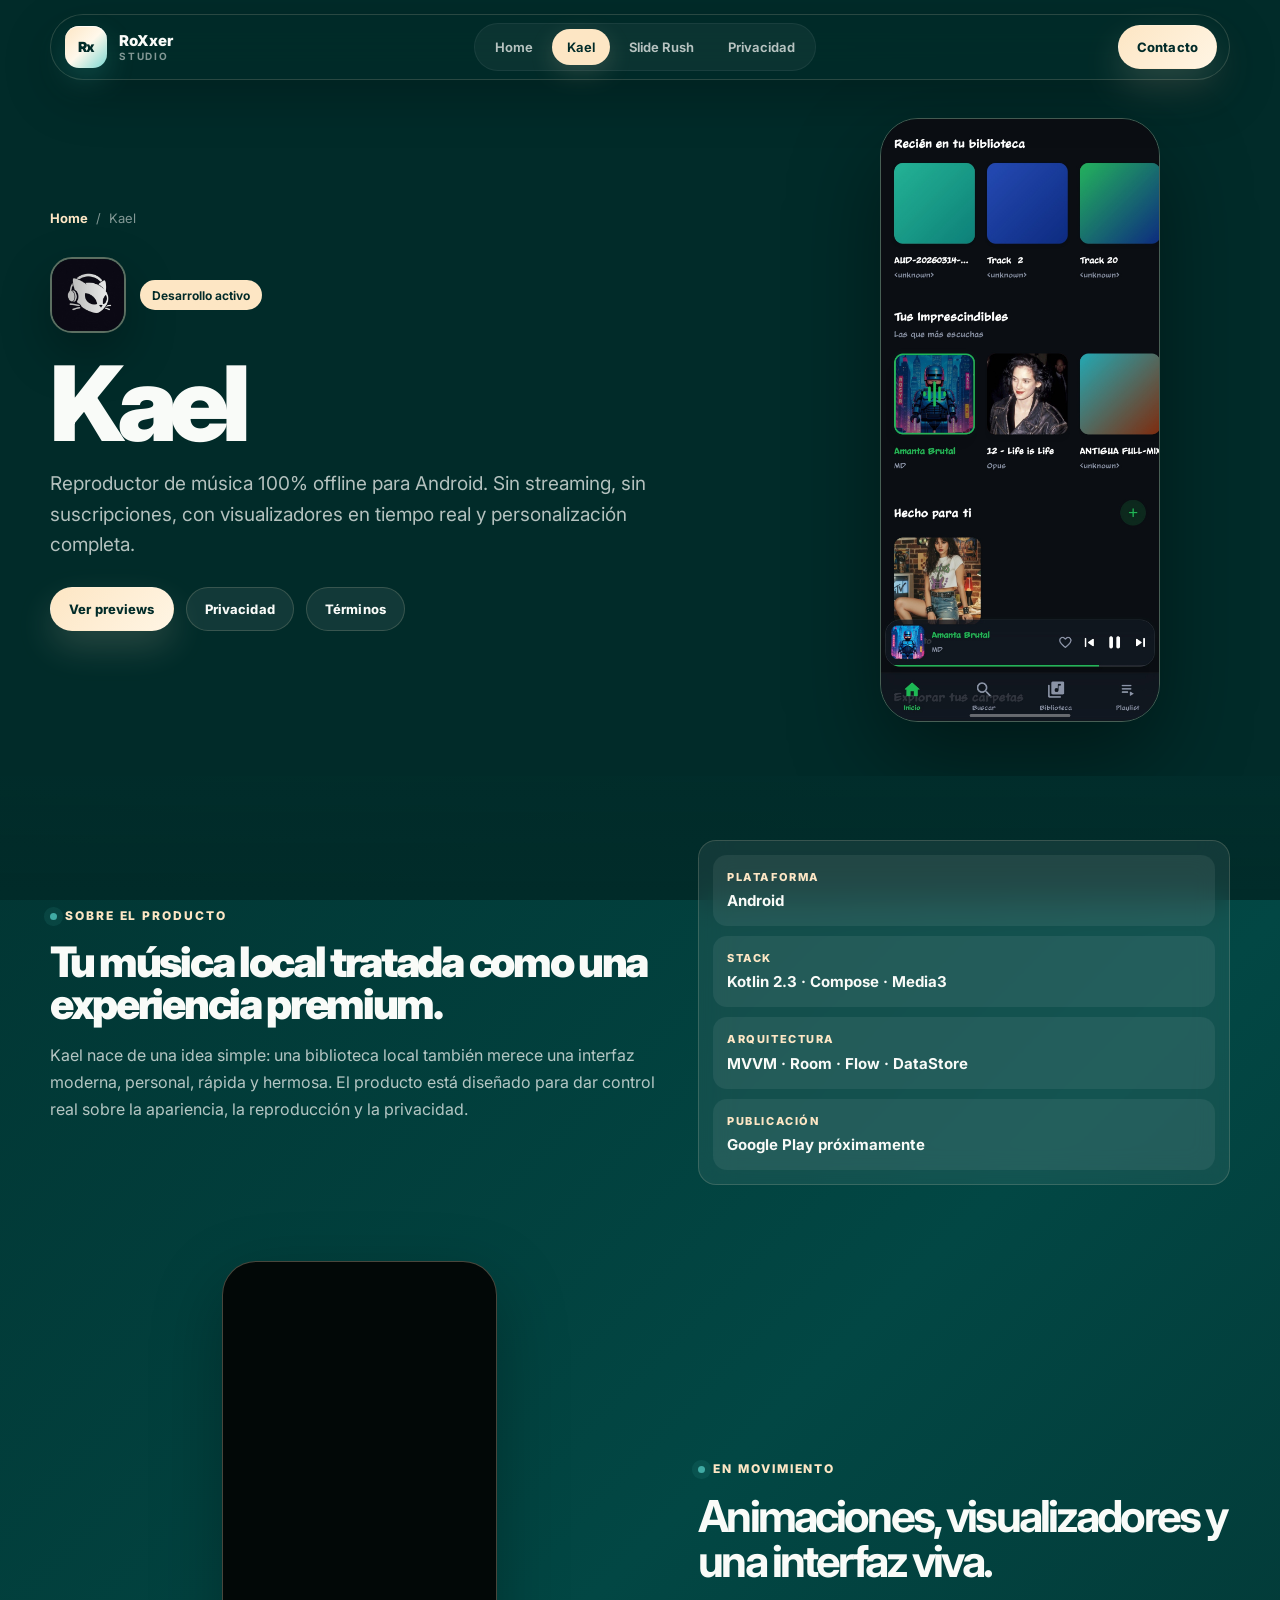
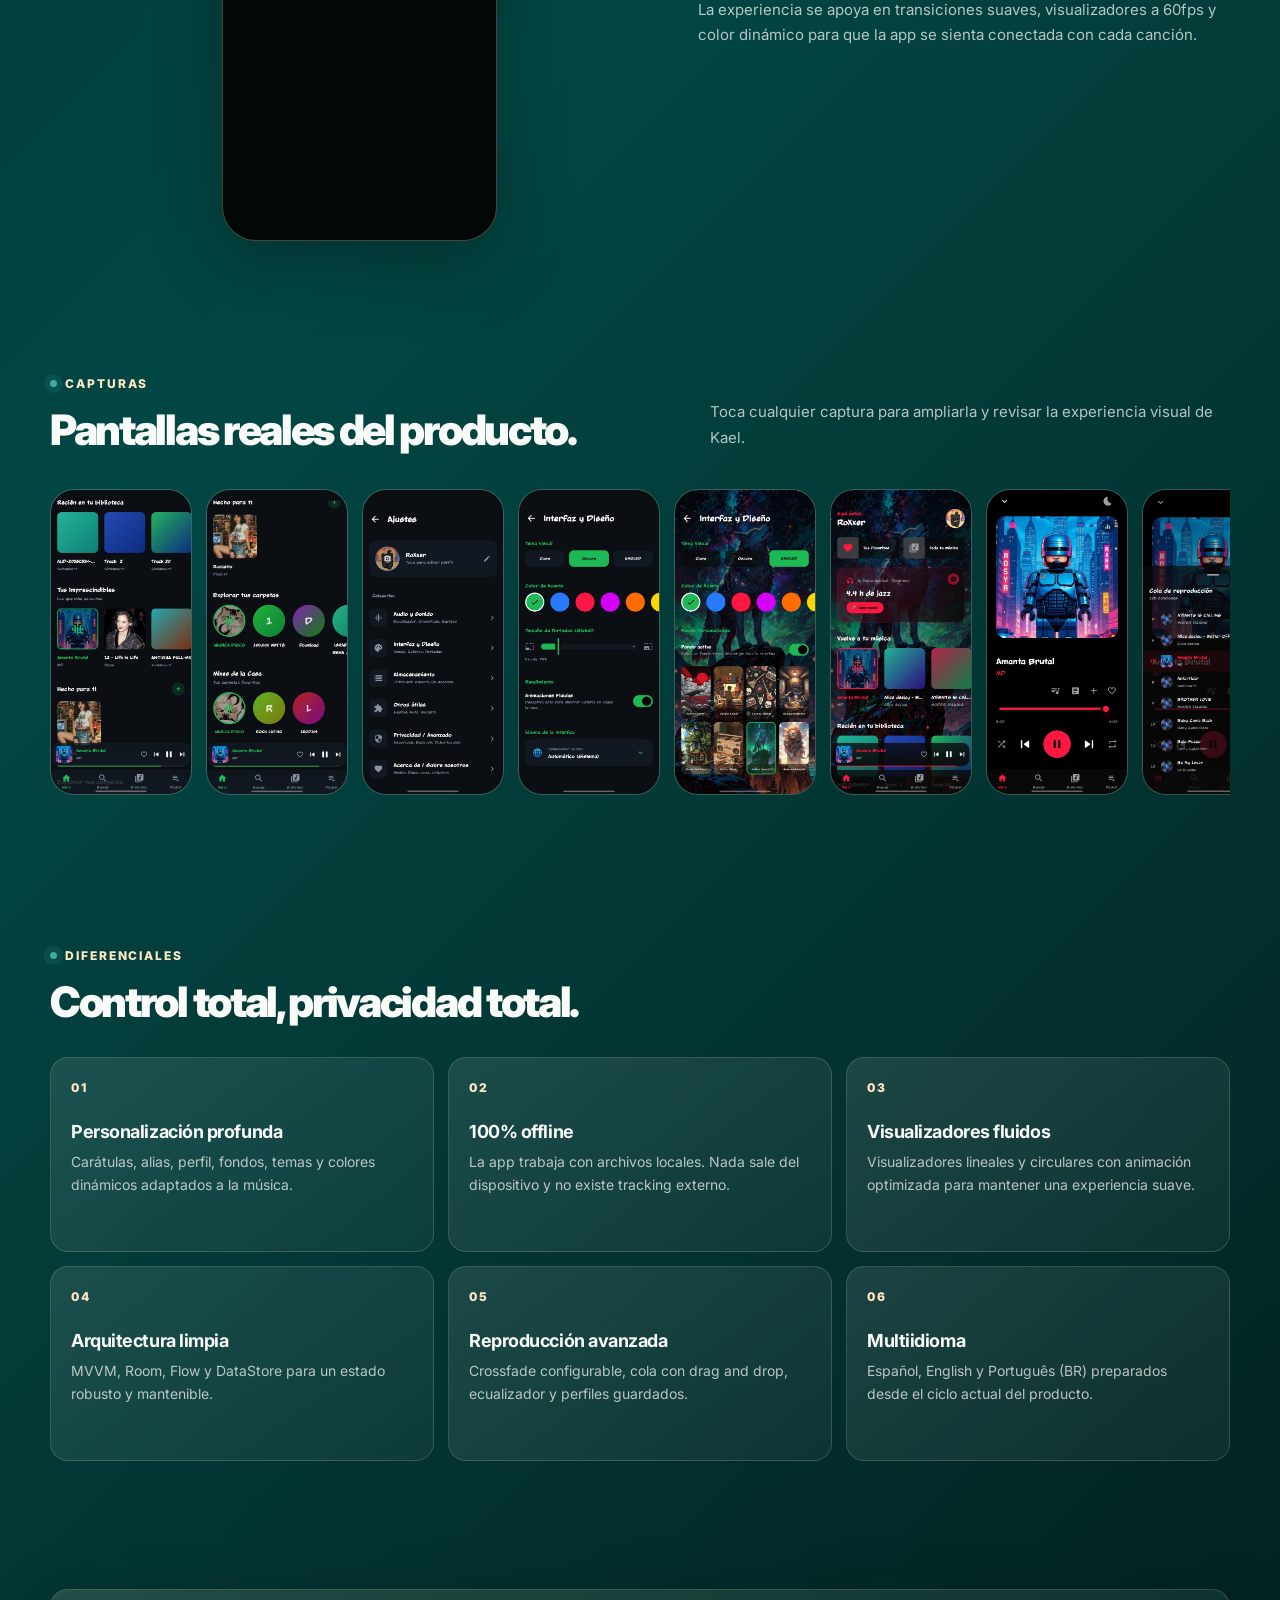
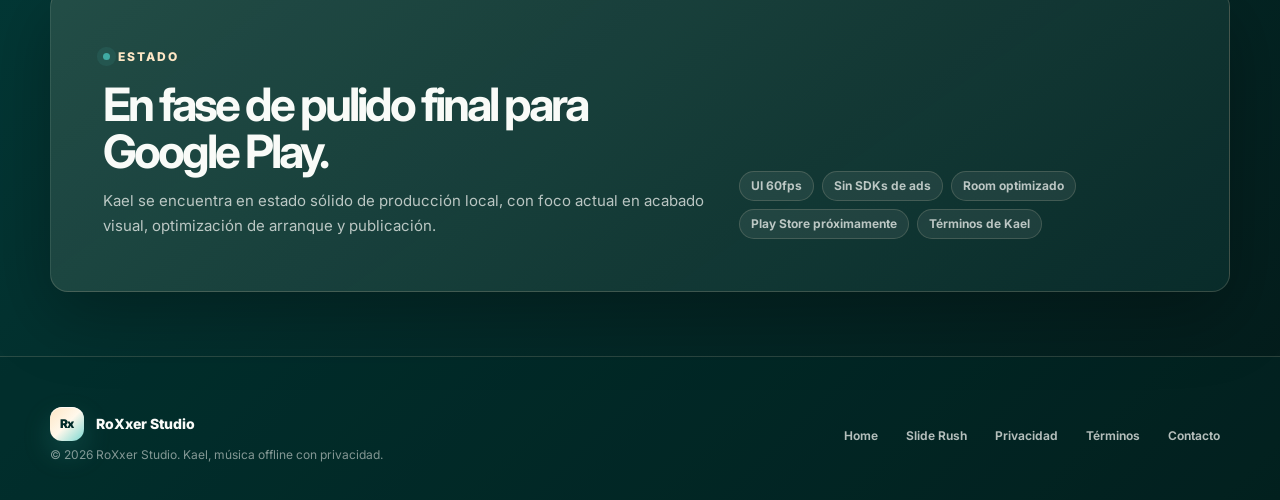
==== commit 37504d5d: "Terminos Y condiciones Añadidos" ====
--- a/kael.html
+++ b/kael.html
@@ -3,9 +3,9 @@
 <head>
   <meta charset="utf-8" />
   <meta name="viewport" content="width=device-width, initial-scale=1" />
-  <title>Kael — RoXxer Studio</title>
-  <meta name="description" content="Kael — Reproductor de música 100% offline para Android. Sin streaming, sin suscripciones." />
-  <meta name="theme-color" content="#131318" />
+  <title>Kael | RoXxer Studio</title>
+  <meta name="description" content="Kael es un reproductor de música offline para Android con visualizadores, personalización profunda y privacidad por diseño." />
+  <meta name="theme-color" content="#024744" />
   <link rel="preconnect" href="https://fonts.googleapis.com">
   <link rel="preconnect" href="https://fonts.gstatic.com" crossorigin>
   <link href="https://fonts.googleapis.com/css2?family=Inter:wght@400;500;600;700;800;900&display=swap" rel="stylesheet">
@@ -13,347 +13,220 @@
   <link rel="stylesheet" href="css/kael.css">
 </head>
 <body>
-
-<!-- ─── NAVBAR ─── -->
 <header>
   <div class="wrap">
-    <nav>
-      <a href="index.html" class="brand">
-        <div class="brand-logo">RX</div>
-        <div class="brand-text">
-          <span class="brand-name">RoXxer</span>
-          <span class="brand-sub">Studio</span>
-        </div>
+    <nav aria-label="Navegación principal">
+      <a href="index.html" class="brand" aria-label="RoXxer Studio">
+        <span class="brand-logo">Rx</span>
+        <span class="brand-text"><span class="brand-name">RoXxer</span><span class="brand-sub">Studio</span></span>
       </a>
-      <span class="nav-sep"></span>
       <div class="nav-links">
         <a href="index.html">Home</a>
         <a href="kael.html" class="cur">Kael</a>
         <a href="slide-rush.html">Slide Rush</a>
         <a href="privacy.html">Privacidad</a>
       </div>
-      <button class="burger" id="burger" aria-label="Abrir menú">
-        <span></span><span></span><span></span>
-      </button>
+      <a href="mailto:roxxergamesstudios@gmail.com" class="btn btn-primary nav-cta">Contacto</a>
+      <button class="burger" id="burger" aria-label="Abrir menú"><span></span><span></span><span></span></button>
     </nav>
   </div>
 </header>
+
 <div class="mob-overlay" id="mobOverlay">
-  <button class="mob-close" id="mobClose">✕</button>
-  <a href="index.html">Home</a>
-  <a href="kael.html" class="cur">Kael</a>
-  <a href="slide-rush.html">Slide Rush</a>
-  <a href="privacy.html">Privacidad</a>
+  <div class="mob-panel">
+    <button class="mob-close" id="mobClose" aria-label="Cerrar menú">×</button>
+    <a href="index.html">Home</a>
+    <a href="kael.html" class="cur">Kael</a>
+    <a href="slide-rush.html">Slide Rush</a>
+    <a href="privacy.html">Privacidad</a>
+  </div>
 </div>
 
-<!-- ─── HERO ─── -->
-<section class="hero">
-  <div class="hero-bg">
-    <img src="assets/kael/Kael1.jpg" alt="">
-  </div>
-  <div class="hero-content">
-    <div class="wrap">
-      <div class="breadcrumb">
-        <a href="index.html">← Apps</a>
-        <span>/</span><span>Kael</span>
-      </div>
-      <div class="hero-top">
-        <div class="app-icon-lg">
-          <img src="assets/kael/ICON KAEL (1).jpg" alt="Kael icon">
-        </div>
-        <div class="hero-status">
-          <div class="status-chip s-act">● En desarrollo activo</div>
-          <span class="hero-sub-label">Android · Kotlin 2.3 · Offline-first</span>
-        </div>
-      </div>
-      <h1>Kael</h1>
-      <p class="hero-tagline">Reproductor de música 100% offline para Android.<br>Sin streaming, sin suscripciones. Tu música, tu control.</p>
-      <div class="hero-badges">
-        <span class="badge">🇪🇸 Español</span>
-        <span class="badge">🇺🇸 English</span>
-        <span class="badge">🇧🇷 Português (BR)</span>
-        <span class="badge">Google Play — próximamente</span>
-      </div>
-    </div>
-  </div>
-</section>
-
-<!-- ─── ABOUT ─── -->
-<section class="sec">
-  <div class="wrap">
-    <div class="about-grid">
-      <div>
-        <div class="sec-label">Sobre el proyecto</div>
-        <p class="rt">Kael nació de la frustración con los reproductores existentes: demasiado simples, sin personalización real, o dependientes de servicios en la nube. La idea fue construir algo diferente — un reproductor que trate tu música local como lo que es, <span class="hl">tuya</span>.</p>
-        <p class="rt">El proyecto demuestra que una app de categoría comercial puede construirse con arquitectura limpia, optimización seria y foco real en experiencia de usuario, sin depender de backends externos ni servicios de pago.</p>
-        <div class="lang-row">
-          <div class="lang-pill">🇪🇸 Español</div>
-          <div class="lang-pill">🇺🇸 English</div>
-          <div class="lang-pill">🇧🇷 Português (BR)</div>
-        </div>
-      </div>
-      <div class="meta-list">
-        <div><div class="meta-key">Estado</div><div class="meta-val">Desarrollo activo — pulido final</div></div>
-        <div><div class="meta-key">Plataforma</div><div class="meta-val">Android</div></div>
-        <div><div class="meta-key">Publicación</div><div class="meta-val">Google Play (próximamente)</div></div>
-        <div><div class="meta-key">Stack</div><div class="meta-val">Kotlin 2.3 · Jetpack Compose · Media3</div></div>
-        <div><div class="meta-key">Arquitectura</div><div class="meta-val">MVVM · Room · Flow · DataStore</div></div>
-        <div><div class="meta-key">Privacidad</div><div class="meta-val"><a href="privacy.html">Ver política →</a></div></div>
-      </div>
-    </div>
-  </div>
-</section>
-
-<hr class="div" style="margin-left:24px; margin-right:24px;">
-
-<!-- ─── VIDEO (solo Timeline, autoplay, sin salto) ─── -->
-<section class="sec" style="padding-top:0;">
-  <div class="wrap">
-    <div class="sec-label">En acción</div>
-    <div class="sec-title">Kael en movimiento</div>
-    <div class="video-container">
-      <div class="video-wrap">
-        <video
-          id="kaelVideo"
-          data-autoplay
-          muted
-          loop
-          playsinline
-          preload="metadata"
-        >
+<main>
+  <section class="project-hero">
+    <div class="project-bg"><img src="assets/kael/Kael1.jpg" alt=""></div>
+    <div class="wrap project-hero-grid">
+      <div class="project-copy reveal">
+        <div class="breadcrumb"><a href="index.html">Home</a><span>/</span><span>Kael</span></div>
+        <div class="app-heading">
+          <span class="app-icon-xl"><img src="assets/kael/ICON KAEL (1).jpg" alt="Icono de Kael"></span>
+          <span class="pill status-pill">Desarrollo activo</span>
+        </div>
+        <h1>Kael</h1>
+        <p>Reproductor de música 100% offline para Android. Sin streaming, sin suscripciones, con visualizadores en tiempo real y personalización completa.</p>
+        <div class="hero-actions">
+          <a href="#screens" class="btn btn-primary">Ver previews</a>
+          <a href="privacy.html" class="btn btn-secondary">Privacidad</a>
+          <a href="terms.html" class="btn btn-secondary">Términos</a>
+        </div>
+      </div>
+      <div class="project-phone reveal">
+        <img src="assets/kael/Kael2 (1).jpg" alt="Pantalla de Kael">
+      </div>
+    </div>
+  </section>
+
+  <section class="section">
+    <div class="wrap overview-grid">
+      <div class="overview-copy reveal">
+        <div class="eyebrow">Sobre el producto</div>
+        <h2 class="section-title">Tu música local tratada como una experiencia premium.</h2>
+        <p>Kael nace de una idea simple: una biblioteca local también merece una interfaz moderna, personal, rápida y hermosa. El producto está diseñado para dar control real sobre la apariencia, la reproducción y la privacidad.</p>
+      </div>
+      <div class="meta-panel reveal">
+        <div><span>Plataforma</span><strong>Android</strong></div>
+        <div><span>Stack</span><strong>Kotlin 2.3 · Compose · Media3</strong></div>
+        <div><span>Arquitectura</span><strong>MVVM · Room · Flow · DataStore</strong></div>
+        <div><span>Publicación</span><strong>Google Play próximamente</strong></div>
+      </div>
+    </div>
+  </section>
+
+  <section class="section media-section">
+    <div class="wrap media-grid">
+      <div class="video-card reveal">
+        <video id="kaelVideo" data-autoplay muted loop playsinline preload="metadata">
           <source src="assets/kael/Timeline 1.mp4" type="video/mp4">
         </video>
       </div>
-      <div class="video-label">Kael — animaciones, visualizador y personalización</div>
-    </div>
-  </div>
-</section>
-
-<!-- ─── SCREENSHOTS ─── -->
-<section class="sec" style="padding-top:0;">
-  <div class="wrap">
-    <div class="sec-label" style="margin-bottom:14px;">Capturas de pantalla</div>
-    <div class="strip" id="strip">
-      <div class="shot" data-idx="0"><img src="assets/kael/Kael2 (1).jpg" alt="1"></div>
-      <div class="shot" data-idx="1"><img src="assets/kael/Kael2 (2).jpg" alt="2"></div>
-      <div class="shot" data-idx="2"><img src="assets/kael/Kael2 (3).jpg" alt="3"></div>
-      <div class="shot" data-idx="3"><img src="assets/kael/Kael2 (4).jpg" alt="4"></div>
-      <div class="shot" data-idx="4"><img src="assets/kael/Kael2 (5).jpg" alt="5"></div>
-      <div class="shot" data-idx="5"><img src="assets/kael/Kael2 (6).jpg" alt="6"></div>
-      <div class="shot" data-idx="6"><img src="assets/kael/Kael2 (7).jpg" alt="7"></div>
-      <div class="shot" data-idx="7"><img src="assets/kael/Kael2 (8).jpg" alt="8"></div>
-      <div class="shot" data-idx="8"><img src="assets/kael/Kael2 (9).jpg" alt="9"></div>
-      <div class="shot" data-idx="9"><img src="assets/kael/Kael2 (10).jpg" alt="10"></div>
-      <div class="shot" data-idx="10"><img src="assets/kael/Kael2 (11).jpg" alt="11"></div>
-      <div class="shot" data-idx="11"><img src="assets/kael/Kael2 (12).jpg" alt="12"></div>
-      <div class="shot" data-idx="12"><img src="assets/kael/Kael2 (13).jpg" alt="13"></div>
-      <div class="shot" data-idx="13"><img src="assets/kael/Kael2 (14).jpg" alt="14"></div>
-      <div class="shot" data-idx="14"><img src="assets/kael/Kael2 (15).jpg" alt="15"></div>
-      <div class="shot" data-idx="15"><img src="assets/kael/Kael2 (16).jpg" alt="16"></div>
-      <div class="shot" data-idx="16"><img src="assets/kael/Kael2 (17).jpg" alt="17"></div>
-      <div class="shot" data-idx="17"><img src="assets/kael/Kael2 (18).jpg" alt="18"></div>
-      <div class="shot" data-idx="18"><img src="assets/kael/Kael2 (19).jpg" alt="19"></div>
-      <div class="shot" data-idx="19"><img src="assets/kael/Kael2 (20).jpg" alt="20"></div>
-      <div class="shot" data-idx="20"><img src="assets/kael/Kael2 (21).jpg" alt="21"></div>
-      <div class="shot" data-idx="21"><img src="assets/kael/Kael2 (22).jpg" alt="22"></div>
-      <div class="shot" data-idx="22"><img src="assets/kael/Kael2 (23).jpg" alt="23"></div>
-      <div class="shot" data-idx="23"><img src="assets/kael/Kael2 (24).jpg" alt="24"></div>
-      <div class="shot" data-idx="24"><img src="assets/kael/Kael2 (25).jpg" alt="25"></div>
-      <div class="shot" data-idx="25"><img src="assets/kael/Kael2 (26).jpg" alt="26"></div>
-      <div class="shot" data-idx="26"><img src="assets/kael/Kael2 (27).jpg" alt="27"></div>
-    </div>
-    <p style="font-size:12px; color:rgba(205,186,161,.22); margin-top:8px;">Clic para ampliar · Navega con ← →</p>
-  </div>
-</section>
-
-<!-- ─── FEATURES ─── -->
-<section class="sec" style="padding-top:0;">
-  <div class="wrap">
-    <div class="sec-label">Características</div>
-    <div class="sec-title">Lo que hace a Kael diferente.</div>
-    <div class="feat-grid">
-      <div class="feat"><div class="feat-icon">🎨</div><div class="feat-name">Personalización total</div><p class="feat-desc">Carátulas, nombres, alias, imagen de perfil y fondos. Tu app, tu identidad.</p></div>
-      <div class="feat"><div class="feat-icon">📴</div><div class="feat-name">100% Offline</div><p class="feat-desc">Sin streaming ni suscripciones. Solo archivos locales en tu dispositivo.</p></div>
-      <div class="feat"><div class="feat-icon">🌊</div><div class="feat-name">Visualizadores en tiempo real</div><p class="feat-desc">Lineal y aurora circular con BeatDetector propio, animados a 60fps.</p></div>
-      <div class="feat"><div class="feat-icon">🔀</div><div class="feat-name">Crossfade configurable</div><p class="feat-desc">Transiciones suaves con engine de polling adaptativo entre canciones.</p></div>
-      <div class="feat"><div class="feat-icon">🎚️</div><div class="feat-name">Ecualizador + perfiles</div><p class="feat-desc">Ecualizador integrado con perfiles guardados por usuario.</p></div>
-      <div class="feat"><div class="feat-icon">↕️</div><div class="feat-name">Cola con drag & drop</div><p class="feat-desc">Reordena tu cola con gestos nativos sin interrumpir la música.</p></div>
-      <div class="feat"><div class="feat-icon">🖼️</div><div class="feat-name">Color dinámico</div><p class="feat-desc">La interfaz adapta su paleta al artwork de la canción actual.</p></div>
-      <div class="feat"><div class="feat-icon">📊</div><div class="feat-name">Analytics de escucha</div><p class="feat-desc">Estadísticas, artistas más escuchados y tiempo total de escucha.</p></div>
-      <div class="feat"><div class="feat-icon">🌐</div><div class="feat-name">Multiidioma</div><p class="feat-desc">Español, Inglés y Portugués (Brasil) desde el primer día.</p></div>
-    </div>
-  </div>
-</section>
-
-<hr class="div" style="margin-left:24px; margin-right:24px;">
-
-<!-- ─── DIFERENCIAL & RETO ─── -->
-<section class="sec">
-  <div class="wrap">
-    <div class="sec-label">Diferencial & Retos</div>
-    <div class="challenge">
-      <h4>Personalización como filosofía</h4>
-      <p>La mayoría de reproductores te dan control sobre la reproducción. Kael te da control sobre todo: la apariencia de cada canción, los nombres que ves, la imagen de perfil, el fondo de la app y el tema visual.</p>
-      <p style="color:var(--text);">Carátulas editables por canción, playlist o carpeta · Nombres y alias personalizados · Color dinámico · Temas claro, oscuro y AMOLED puro.</p>
-    </div>
-    <div class="challenge">
-      <h4>Reto principal: 60fps bajo carga total</h4>
-      <p>Mantener 60fps mientras visualizadores en tiempo real, UI animada en Compose, crossfade entre pistas y color dinámico corren simultáneamente. Sin optimización, cualquiera de estos sistemas degrada el rendimiento.</p>
-      <p><span style="color:var(--text); font-weight:600;">Resultado:</span> rendimiento estable bajo carga total, sin memory leaks conocidos, comparable a reproductores comerciales.</p>
-    </div>
-  </div>
-</section>
-
-<!-- ─── OPTIMIZACIONES ─── -->
-<section class="sec" style="padding-top:0;">
-  <div class="wrap">
-    <div class="sec-label">Optimizaciones clave</div>
-    <div class="sec-title">Problemas reales, soluciones reales.</div>
-    <div class="opt-grid">
-      <div class="opt"><div class="opt-key">Queries N+1</div><p class="opt-val">Query único con GROUP BY → Map en el ViewModel. Elimina roundtrips a la DB.</p></div>
-      <div class="opt"><div class="opt-key">Visualizadores idle</div><p class="opt-val">Animaciones condicionales con Animatable. Sin audio activo, se pausan y liberan CPU.</p></div>
-      <div class="opt"><div class="opt-key">Sincronización de frames</div><p class="opt-val">delay(16ms) fijo reemplazado por withFrameMillis. Sincroniza al refresh rate real del dispositivo.</p></div>
-      <div class="opt"><div class="opt-key">Crossfade engine</div><p class="opt-val">Polling adaptativo: 2s → 500ms → 40ms al acercarse al final de la pista.</p></div>
-      <div class="opt"><div class="opt-key">Cola de reproducción</div><p class="opt-val">Surface container → Row optimizado. Reduce capas de composición y overdraw.</p></div>
-      <div class="opt"><div class="opt-key">NowPlaying UI</div><p class="opt-val">Refactor en sub-componentes atómicos para reducir recomposición innecesaria en Compose.</p></div>
-    </div>
-  </div>
-</section>
-
-<hr class="div" style="margin-left:24px; margin-right:24px;">
-
-<!-- ─── STACK ─── -->
-<section class="sec">
-  <div class="wrap">
-    <div class="sec-label">Stack técnico</div>
-    <div class="sec-title">Cada decisión tiene un por qué.</div>
-    <div class="stack-grid">
-      <div class="stack-item"><div class="stack-tech">Kotlin 2.3 + Jetpack Compose + Material 3</div><p class="stack-desc">UI 100% declarativa, sin XML. Gestión eficiente de recomposición con keys y remember estables.</p></div>
-      <div class="stack-item"><div class="stack-tech">Media3 / ExoPlayer + MediaLibraryService</div><p class="stack-desc">Reproducción robusta con soporte Android Auto. Servicio en foreground con notificación de control.</p></div>
-      <div class="stack-item"><div class="stack-tech">Room + KSP + Flow</div><p class="stack-desc">DB reactiva. Todos los queries exponen Flow&lt;T&gt;, transformados en el ViewModel antes del UI.</p></div>
-      <div class="stack-item"><div class="stack-tech">DataStore + Coil + Glance</div><p class="stack-desc">Preferencias sin bloqueos, caché de imágenes eficiente y widgets nativos modernos.</p></div>
-      <div class="stack-item"><div class="stack-tech">Arquitectura MVVM</div><p class="stack-desc">MusicViewModel como fuente central de estado. UI completamente reactiva, repositorio único.</p></div>
-    </div>
-  </div>
-</section>
-
-<!-- ─── STATUS ─── -->
-<section class="sec" style="padding-top:0;">
-  <div class="wrap">
-    <div class="sec-label" style="margin-bottom:14px;">Estado del proyecto</div>
-    <div class="status-box">
-      <div class="checks">
-        <div class="chk"><span class="ok">✓</span> Arquitectura limpia</div>
-        <div class="chk"><span class="ok">✓</span> Sin memory leaks conocidos</div>
-        <div class="chk"><span class="ok">✓</span> UI fluida a 60fps</div>
-        <div class="chk"><span class="rd">→</span> Rumbo a Play Store</div>
-      </div>
-      <div class="roadmap">
-        <h5>Próximamente</h5>
-        <ul>
-          <li>Baseline Profiles (cold start)</li>
-          <li>Scrobbling: Last.fm / ListenBrainz</li>
-          <li>Sleep timer configurable</li>
-          <li>Publicación en Google Play</li>
-        </ul>
-      </div>
-      <div class="status-note">Kael se encuentra en estado sólido de producción local: arquitectura limpia, queries optimizadas y UI fluida bajo carga. Actualmente en fase de pulido final, con publicación en Google Play planificada.</div>
-    </div>
-  </div>
-</section>
-
-<hr class="div" style="margin-left:24px; margin-right:24px;">
-
-<!-- ─── PRIVACIDAD (visible, propia de Kael) ─── -->
-<section class="sec">
-  <div class="wrap">
-    <div class="sec-label">Privacidad</div>
-    <div class="privacy-banner">
-      <div class="privacy-banner-icon">🔒</div>
-      <div class="privacy-banner-body">
-        <h3>Kael no recopila ningún dato tuyo</h3>
-        <p>Todo permanece en tu dispositivo. Sin servidores externos, sin publicidad, sin tracking de ningún tipo.</p>
-        <ul class="privacy-bullets">
-          <li>Sin recopilación de datos personales</li>
-          <li>Sin SDK de publicidad ni analíticas externas</li>
-          <li>100% offline — nada sale de tu dispositivo</li>
-        </ul>
-      </div>
-      <a href="privacy.html" class="btn btn-out" style="flex-shrink:0; align-self:center;">
-        Ver política de privacidad →
-      </a>
-    </div>
-  </div>
-</section>
-
-<!-- ─── FOOTER ─── -->
+      <div class="media-copy reveal">
+        <div class="eyebrow">En movimiento</div>
+        <h2>Animaciones, visualizadores y una interfaz viva.</h2>
+        <p>La experiencia se apoya en transiciones suaves, visualizadores a 60fps y color dinámico para que la app se sienta conectada con cada canción.</p>
+      </div>
+    </div>
+  </section>
+
+  <section class="section" id="screens">
+    <div class="wrap">
+      <div class="section-head reveal">
+        <div>
+          <div class="eyebrow">Capturas</div>
+          <h2 class="section-title">Pantallas reales del producto.</h2>
+        </div>
+        <p class="section-copy">Toca cualquier captura para ampliarla y revisar la experiencia visual de Kael.</p>
+      </div>
+      <div class="shot-strip">
+        <div class="shot" data-idx="0"><img src="assets/kael/Kael2 (1).jpg" alt="Kael pantalla 1"></div>
+        <div class="shot" data-idx="1"><img src="assets/kael/Kael2 (2).jpg" alt="Kael pantalla 2"></div>
+        <div class="shot" data-idx="2"><img src="assets/kael/Kael2 (3).jpg" alt="Kael pantalla 3"></div>
+        <div class="shot" data-idx="3"><img src="assets/kael/Kael2 (4).jpg" alt="Kael pantalla 4"></div>
+        <div class="shot" data-idx="4"><img src="assets/kael/Kael2 (5).jpg" alt="Kael pantalla 5"></div>
+        <div class="shot" data-idx="5"><img src="assets/kael/Kael2 (6).jpg" alt="Kael pantalla 6"></div>
+        <div class="shot" data-idx="6"><img src="assets/kael/Kael2 (7).jpg" alt="Kael pantalla 7"></div>
+        <div class="shot" data-idx="7"><img src="assets/kael/Kael2 (8).jpg" alt="Kael pantalla 8"></div>
+        <div class="shot" data-idx="8"><img src="assets/kael/Kael2 (9).jpg" alt="Kael pantalla 9"></div>
+        <div class="shot" data-idx="9"><img src="assets/kael/Kael2 (10).jpg" alt="Kael pantalla 10"></div>
+        <div class="shot" data-idx="10"><img src="assets/kael/Kael2 (11).jpg" alt="Kael pantalla 11"></div>
+        <div class="shot" data-idx="11"><img src="assets/kael/Kael2 (12).jpg" alt="Kael pantalla 12"></div>
+      </div>
+    </div>
+  </section>
+
+  <section class="section">
+    <div class="wrap">
+      <div class="section-head reveal">
+        <div>
+          <div class="eyebrow">Diferenciales</div>
+          <h2 class="section-title">Control total, privacidad total.</h2>
+        </div>
+      </div>
+      <div class="feature-grid">
+        <div class="feature-card reveal"><span>01</span><h3>Personalización profunda</h3><p>Carátulas, alias, perfil, fondos, temas y colores dinámicos adaptados a la música.</p></div>
+        <div class="feature-card reveal"><span>02</span><h3>100% offline</h3><p>La app trabaja con archivos locales. Nada sale del dispositivo y no existe tracking externo.</p></div>
+        <div class="feature-card reveal"><span>03</span><h3>Visualizadores fluidos</h3><p>Visualizadores lineales y circulares con animación optimizada para mantener una experiencia suave.</p></div>
+        <div class="feature-card reveal"><span>04</span><h3>Arquitectura limpia</h3><p>MVVM, Room, Flow y DataStore para un estado robusto y mantenible.</p></div>
+        <div class="feature-card reveal"><span>05</span><h3>Reproducción avanzada</h3><p>Crossfade configurable, cola con drag and drop, ecualizador y perfiles guardados.</p></div>
+        <div class="feature-card reveal"><span>06</span><h3>Multiidioma</h3><p>Español, English y Português (BR) preparados desde el ciclo actual del producto.</p></div>
+      </div>
+    </div>
+  </section>
+
+  <section class="section">
+    <div class="wrap status-card reveal">
+      <div>
+        <div class="eyebrow">Estado</div>
+        <h2>En fase de pulido final para Google Play.</h2>
+        <p>Kael se encuentra en estado sólido de producción local, con foco actual en acabado visual, optimización de arranque y publicación.</p>
+      </div>
+      <div class="pill-row">
+        <span class="pill">UI 60fps</span>
+        <span class="pill">Sin SDKs de ads</span>
+        <span class="pill">Room optimizado</span>
+        <span class="pill">Play Store próximamente</span>
+        <a href="terms.html" class="pill">Términos de Kael</a>
+      </div>
+    </div>
+  </section>
+</main>
+
 <footer>
   <div class="wrap">
     <div class="foot">
-      <div class="foot-brand">
-        <div class="foot-logo">RX</div>
-        <span class="foot-name">RoXxer Studio</span>
+      <div>
+        <div class="foot-brand"><span class="foot-logo">Rx</span><span class="foot-name">RoXxer Studio</span></div>
+        <div class="foot-copy">© 2026 RoXxer Studio. Kael, música offline con privacidad.</div>
       </div>
       <div class="foot-links">
-        <a href="index.html">← Volver a Apps</a>
+        <a href="index.html">Home</a>
         <a href="slide-rush.html">Slide Rush</a>
-        <a href="privacy.html">Privacidad Kael</a>
+        <a href="privacy.html">Privacidad</a>
+        <a href="terms.html">Términos</a>
         <a href="mailto:roxxergamesstudios@gmail.com">Contacto</a>
       </div>
-      <span class="foot-copy">© 2025 RoXxer</span>
     </div>
   </div>
 </footer>
 
-<!-- ─── LIGHTBOX ─── -->
 <div class="lb" id="lb">
-  <span class="lb-x" id="lbX">✕</span>
-  <span class="lb-nav lb-prev" id="lbPrev">‹</span>
+  <button class="lb-x" id="lbX" aria-label="Cerrar">×</button>
+  <button class="lb-nav lb-prev" id="lbPrev" aria-label="Anterior">‹</button>
   <img class="lb-img" id="lbImg" src="" alt="">
-  <span class="lb-nav lb-next" id="lbNext">›</span>
+  <button class="lb-nav lb-next" id="lbNext" aria-label="Siguiente">›</button>
   <span class="lb-counter" id="lbCount"></span>
 </div>
 
 <script>
-  /* ── Nav overlay ── */
-  const burger = document.getElementById('burger');
-  const overlay = document.getElementById('mobOverlay');
-  const closeBtn = document.getElementById('mobClose');
-  burger?.addEventListener('click', () => { overlay.classList.add('open'); burger.classList.add('open'); });
-  closeBtn?.addEventListener('click', () => { overlay.classList.remove('open'); burger.classList.remove('open'); });
-  overlay?.querySelectorAll('a').forEach(a => a.addEventListener('click', () => { overlay.classList.remove('open'); burger.classList.remove('open'); }));
-  document.addEventListener('keydown', e => { if (e.key === 'Escape') { overlay.classList.remove('open'); burger.classList.remove('open'); closeLb(); } });
-
-  /* ── Autoplay video when in viewport ── */
-  const autoVideos = document.querySelectorAll('video[data-autoplay]');
-  if ('IntersectionObserver' in window && autoVideos.length) {
-    const vo = new IntersectionObserver((entries) => {
-      entries.forEach(entry => {
-        const v = entry.target;
-        if (entry.isIntersecting) { v.play().catch(() => {}); }
-        else { v.pause(); }
-      });
-    }, { threshold: 0.45 });
-    autoVideos.forEach(v => { v.muted = true; vo.observe(v); });
-  }
-
-  /* ── Lightbox ── */
-  const shots = [...document.querySelectorAll('.shot')];
-  const lb = document.getElementById('lb');
-  const lbImg = document.getElementById('lbImg');
-  const lbCount = document.getElementById('lbCount');
-  let cur = 0;
-  const srcs = shots.map(s => s.querySelector('img')?.src || '');
-
-  function openLb(i) { cur = i; lbImg.src = srcs[cur]; lbCount.textContent = (cur+1)+' / '+srcs.length; lb.classList.add('open'); document.body.style.overflow = 'hidden'; }
-  function closeLb() { lb.classList.remove('open'); document.body.style.overflow = ''; }
-  function navLb(d) { cur = (cur+d+srcs.length)%srcs.length; lbImg.src = srcs[cur]; lbCount.textContent = (cur+1)+' / '+srcs.length; }
-
-  shots.forEach((s,i) => s.addEventListener('click', () => openLb(i)));
-  document.getElementById('lbX')?.addEventListener('click', closeLb);
-  document.getElementById('lbPrev')?.addEventListener('click', e => { e.stopPropagation(); navLb(-1); });
-  document.getElementById('lbNext')?.addEventListener('click', e => { e.stopPropagation(); navLb(1); });
-  lb?.addEventListener('click', e => { if (e.target === lb) closeLb(); });
+  const burger = document.getElementById("burger");
+  const overlay = document.getElementById("mobOverlay");
+  const closeBtn = document.getElementById("mobClose");
+  const closeMenu = () => { overlay?.classList.remove("open"); burger?.classList.remove("open"); };
+  burger?.addEventListener("click", () => { overlay?.classList.add("open"); burger.classList.add("open"); });
+  closeBtn?.addEventListener("click", closeMenu);
+  overlay?.querySelectorAll("a").forEach((link) => link.addEventListener("click", closeMenu));
+
+  const reveal = new IntersectionObserver((entries) => entries.forEach((entry) => {
+    if (entry.isIntersecting) entry.target.classList.add("in");
+  }), { threshold: 0.12 });
+  document.querySelectorAll(".reveal").forEach((el) => reveal.observe(el));
+
+  document.querySelectorAll("video[data-autoplay]").forEach((video) => {
+    const observer = new IntersectionObserver((entries) => entries.forEach((entry) => {
+      if (entry.isIntersecting) video.play().catch(() => {});
+      else video.pause();
+    }), { threshold: .35 });
+    observer.observe(video);
+  });
+
+  const shots = [...document.querySelectorAll(".shot")];
+  const lb = document.getElementById("lb");
+  const lbImg = document.getElementById("lbImg");
+  const lbCount = document.getElementById("lbCount");
+  let current = 0;
+  const srcs = shots.map((shot) => shot.querySelector("img")?.src || "");
+  const openLb = (index) => { current = index; lbImg.src = srcs[current]; lbCount.textContent = `${current + 1} / ${srcs.length}`; lb.classList.add("open"); document.body.style.overflow = "hidden"; };
+  const closeLb = () => { lb.classList.remove("open"); document.body.style.overflow = ""; };
+  const navLb = (delta) => { current = (current + delta + srcs.length) % srcs.length; lbImg.src = srcs[current]; lbCount.textContent = `${current + 1} / ${srcs.length}`; };
+  shots.forEach((shot, index) => shot.addEventListener("click", () => openLb(index)));
+  document.getElementById("lbX")?.addEventListener("click", closeLb);
+  document.getElementById("lbPrev")?.addEventListener("click", () => navLb(-1));
+  document.getElementById("lbNext")?.addEventListener("click", () => navLb(1));
+  lb?.addEventListener("click", (event) => { if (event.target === lb) closeLb(); });
+  document.addEventListener("keydown", (event) => {
+    if (event.key === "Escape") { closeMenu(); closeLb(); }
+    if (lb?.classList.contains("open") && event.key === "ArrowLeft") navLb(-1);
+    if (lb?.classList.contains("open") && event.key === "ArrowRight") navLb(1);
+  });
 </script>
 </body>
 </html>
--- a/css/base.css
+++ b/css/base.css
@@ -1,241 +1,408 @@
-/* ══════════════════════════════════════════════════
-   BASE — RoXxer Studio  |  Shared design system
-══════════════════════════════════════════════════ */
-
-/* ── Variables ── */
+/* RoXxer Studio shared design system */
 :root {
-  --bg:      #131318;
-  --sur:     #1b1b21;
-  --sur2:    #202028;
-  --text:    #CDBAA1;
-  --dim:     rgba(205,186,161,.5);
-  --dim2:    rgba(205,186,161,.22);
-  --acc:     #DA3A27;
-  --a-dim:   rgba(218,58,39,.12);
-  --a-glow:  rgba(218,58,39,.06);
-  --bdr:     rgba(205,186,161,.08);
-  --bdr2:    rgba(205,186,161,.15);
-  --ok:      #4ade80;
-  --max:     1100px;
-  --r:       14px;
-  --r-sm:    10px;
-}
-
-/* ── Reset ── */
+  --green-950: #012b29;
+  --green-900: #024744;
+  --green-800: #075955;
+  --mint-500: #40aba4;
+  --mint-300: #7bd8d2;
+  --cream-200: #fde6c4;
+  --cream-100: #fff3df;
+  --ink-950: #07110f;
+  --ink-900: #101816;
+  --ink-700: #273533;
+  --text: #f9fbf8;
+  --muted: rgba(249, 251, 248, .72);
+  --soft: rgba(249, 251, 248, .52);
+  --line: rgba(253, 230, 196, .16);
+  --line-strong: rgba(253, 230, 196, .28);
+  --glass: rgba(255, 255, 255, .075);
+  --glass-strong: rgba(255, 255, 255, .12);
+  --shadow: 0 24px 70px rgba(0, 0, 0, .28);
+  --max: 1180px;
+  --r: 18px;
+  --r-sm: 12px;
+}
+
 *, *::before, *::after { box-sizing: border-box; margin: 0; padding: 0; }
 html { scroll-behavior: smooth; }
 body {
-  background: var(--bg);
+  min-height: 100vh;
+  background:
+    radial-gradient(circle at 18% 10%, rgba(64, 171, 164, .18), transparent 30rem),
+    radial-gradient(circle at 84% 0%, rgba(253, 230, 196, .15), transparent 24rem),
+    linear-gradient(135deg, var(--green-950), var(--green-900) 44%, #041b1a);
   color: var(--text);
-  font-family: 'Inter', system-ui, -apple-system, sans-serif;
+  font-family: "Inter", "Manrope", system-ui, -apple-system, BlinkMacSystemFont, "Segoe UI", sans-serif;
   line-height: 1.6;
   -webkit-font-smoothing: antialiased;
-  -moz-osx-font-smoothing: grayscale;
-}
+  text-rendering: optimizeLegibility;
+  overflow-x: hidden;
+}
+body::before {
+  content: "";
+  position: fixed;
+  inset: 0;
+  z-index: -2;
+  background-image:
+    linear-gradient(rgba(253, 230, 196, .035) 1px, transparent 1px),
+    linear-gradient(90deg, rgba(253, 230, 196, .035) 1px, transparent 1px);
+  background-size: 72px 72px;
+  mask-image: linear-gradient(to bottom, rgba(0,0,0,.9), transparent 78%);
+}
+body::after {
+  content: "";
+  position: fixed;
+  inset: 0;
+  z-index: -1;
+  pointer-events: none;
+  background: linear-gradient(to bottom, rgba(1, 43, 41, .08), rgba(1, 43, 41, .88) 78%, rgba(1, 43, 41, .98));
+}
+
 a { color: inherit; text-decoration: none; }
 img, video { display: block; max-width: 100%; }
-button { cursor: pointer; font-family: inherit; border: none; background: none; }
-
-/* ── Layout ── */
-.wrap { max-width: var(--max); margin: 0 auto; padding: 0 24px; }
-
-/* ══════════════════════════════════════
-   NAVBAR
-══════════════════════════════════════ */
+button { border: 0; background: none; color: inherit; cursor: pointer; font: inherit; }
+::selection { background: rgba(64, 171, 164, .34); color: #fff; }
+
+.wrap { width: min(100% - 40px, var(--max)); margin: 0 auto; }
+.page-shell { padding-top: 86px; }
+
 header {
-  position: sticky; top: 0; z-index: 100;
-  backdrop-filter: blur(18px) saturate(200%);
-  background: rgba(19,19,24,.92);
-  border-bottom: 1px solid var(--bdr);
+  position: fixed;
+  top: 14px;
+  left: 0;
+  right: 0;
+  z-index: 100;
+  pointer-events: none;
 }
 nav {
-  display: flex; align-items: center;
-  justify-content: space-between; height: 66px;
-}
-
-/* Brand */
-.brand { display: flex; align-items: center; gap: 12px; }
-.brand-logo {
-  width: 36px; height: 36px;
-  background: var(--acc); border-radius: 10px;
-  display: grid; place-items: center;
-  font-size: 12px; font-weight: 900; color: #fff;
-  letter-spacing: -.5px; flex-shrink: 0;
-  transition: transform .2s, opacity .2s;
-}
-.brand:hover .brand-logo { transform: scale(.93); }
-.brand-text { display: flex; flex-direction: column; gap: 1px; }
-.brand-name {
-  font-size: 15px; font-weight: 800;
-  letter-spacing: -.4px; line-height: 1.1; color: var(--text);
-}
-.brand-sub {
-  font-size: 9px; font-weight: 600; color: var(--dim2);
-  letter-spacing: .18em; text-transform: uppercase; line-height: 1;
-}
-
-/* Separator */
-.nav-sep {
-  width: 1px; height: 18px;
-  background: var(--bdr2); margin: 0 4px; flex-shrink: 0;
-}
-
-/* Links */
-.nav-links { display: flex; align-items: center; gap: 2px; }
+  height: 66px;
+  pointer-events: auto;
+  display: flex;
+  align-items: center;
+  justify-content: space-between;
+  gap: 18px;
+  padding: 0 12px 0 14px;
+  border: 1px solid var(--line);
+  border-radius: 999px;
+  background: rgba(1, 43, 41, .96);
+  box-shadow: 0 18px 50px rgba(0, 0, 0, .22);
+  backdrop-filter: blur(24px) saturate(150%);
+}
+.brand { display: inline-flex; align-items: center; gap: 12px; min-width: 0; }
+.brand-logo,
+.foot-logo {
+  display: grid;
+  place-items: center;
+  flex: 0 0 auto;
+  color: var(--green-950);
+  background:
+    linear-gradient(135deg, var(--cream-200), #fff8eb 50%, var(--mint-300));
+  box-shadow: inset 0 1px 0 rgba(255,255,255,.72), 0 12px 28px rgba(64, 171, 164, .22);
+  font-weight: 900;
+  letter-spacing: -.04em;
+}
+.brand-logo { width: 42px; height: 42px; border-radius: 14px; font-size: 14px; }
+.brand-text { display: flex; flex-direction: column; line-height: 1.05; }
+.brand-name { font-size: 15px; font-weight: 850; letter-spacing: -.02em; }
+.brand-sub { margin-top: 2px; color: var(--soft); font-size: 10px; font-weight: 700; letter-spacing: .18em; text-transform: uppercase; }
+
+.nav-links {
+  display: flex;
+  align-items: center;
+  gap: 4px;
+  padding: 5px;
+  border-radius: 999px;
+  background: rgba(255,255,255,.045);
+  border: 1px solid rgba(255,255,255,.06);
+}
 .nav-links a {
-  font-size: 13px; font-weight: 500; color: var(--dim);
-  padding: 6px 12px; border-radius: 8px;
-  border: 1px solid transparent;
-  transition: color .15s, background .15s, border-color .15s;
-}
-.nav-links a:hover { color: var(--text); background: var(--bdr); }
-.nav-links a.cur {
-  color: var(--acc);
-  background: var(--a-dim);
-  border-color: rgba(218,58,39,.2);
-}
-
-/* Burger (3-line icon) */
+  position: relative;
+  display: inline-flex;
+  align-items: center;
+  min-height: 36px;
+  padding: 0 15px;
+  border-radius: 999px;
+  color: var(--muted);
+  font-size: 13px;
+  font-weight: 650;
+  transition: color .2s ease, background .2s ease, transform .2s ease;
+}
+.nav-links a:hover { color: var(--text); background: rgba(255,255,255,.07); transform: translateY(-1px); }
+.nav-links a.cur { color: var(--green-950); background: var(--cream-200); box-shadow: 0 8px 24px rgba(253, 230, 196, .15); }
+.nav-cta { display: inline-flex; }
+
 .burger {
   display: none;
-  width: 36px; height: 36px;
-  background: var(--sur); border: 1px solid var(--bdr);
-  border-radius: 8px;
-  align-items: center; justify-content: center;
-  flex-direction: column; gap: 5px;
-  transition: background .15s, border-color .15s;
-}
-.burger:hover { background: var(--sur2); border-color: var(--bdr2); }
+  width: 42px;
+  height: 42px;
+  border-radius: 14px;
+  border: 1px solid var(--line);
+  background: rgba(255,255,255,.07);
+  align-items: center;
+  justify-content: center;
+  flex-direction: column;
+  gap: 5px;
+}
 .burger span {
-  display: block; width: 15px; height: 1.5px;
-  background: var(--dim); border-radius: 2px;
-  transition: transform .22s, opacity .22s;
-}
-.burger.open span:nth-child(1) { transform: translateY(6.5px) rotate(45deg); }
-.burger.open span:nth-child(2) { opacity: 0; transform: scaleX(0); }
-.burger.open span:nth-child(3) { transform: translateY(-6.5px) rotate(-45deg); }
-
-@media (max-width: 640px) {
-  .nav-sep, .nav-links { display: none; }
+  width: 16px;
+  height: 2px;
+  border-radius: 99px;
+  background: var(--cream-200);
+  transition: transform .25s ease, opacity .25s ease;
+}
+.burger.open span:nth-child(1) { transform: translateY(7px) rotate(45deg); }
+.burger.open span:nth-child(2) { opacity: 0; }
+.burger.open span:nth-child(3) { transform: translateY(-7px) rotate(-45deg); }
+
+.mob-overlay {
+  position: fixed;
+  inset: 0;
+  z-index: 200;
+  display: none;
+  place-items: center;
+  padding: 30px;
+  background: rgba(1, 24, 23, .94);
+  backdrop-filter: blur(26px);
+}
+.mob-overlay.open { display: grid; }
+.mob-panel {
+  width: min(100%, 420px);
+  display: grid;
+  gap: 10px;
+  padding: 18px;
+  border: 1px solid var(--line);
+  border-radius: 24px;
+  background: rgba(255,255,255,.08);
+  box-shadow: var(--shadow);
+}
+.mob-close {
+  justify-self: end;
+  width: 42px;
+  height: 42px;
+  border-radius: 14px;
+  background: rgba(255,255,255,.08);
+  border: 1px solid var(--line);
+  font-size: 22px;
+}
+.mob-overlay a {
+  padding: 15px 16px;
+  border-radius: 16px;
+  color: var(--muted);
+  font-size: 24px;
+  font-weight: 820;
+  letter-spacing: -.03em;
+}
+.mob-overlay a.cur,
+.mob-overlay a:hover { color: var(--green-950); background: var(--cream-200); }
+
+.btn {
+  display: inline-flex;
+  align-items: center;
+  justify-content: center;
+  gap: 9px;
+  min-height: 44px;
+  padding: 0 18px;
+  border-radius: 999px;
+  border: 1px solid transparent;
+  font-size: 13px;
+  font-weight: 760;
+  letter-spacing: .01em;
+  transition: transform .22s ease, box-shadow .22s ease, border-color .22s ease, background .22s ease;
+}
+.btn:hover { transform: translateY(-2px); }
+.btn-primary {
+  color: var(--green-950);
+  background: linear-gradient(135deg, var(--cream-200), #fff5e4);
+  box-shadow: 0 16px 36px rgba(253, 230, 196, .16);
+}
+.btn-primary:hover { box-shadow: 0 20px 44px rgba(253, 230, 196, .22); }
+.btn-secondary {
+  color: var(--text);
+  background: rgba(255,255,255,.07);
+  border-color: var(--line);
+}
+.btn-secondary:hover { background: rgba(255,255,255,.11); border-color: var(--line-strong); }
+.btn-mint {
+  color: var(--green-950);
+  background: var(--mint-500);
+  box-shadow: 0 16px 36px rgba(64, 171, 164, .18);
+}
+
+.eyebrow {
+  display: inline-flex;
+  align-items: center;
+  gap: 8px;
+  margin-bottom: 15px;
+  color: var(--cream-200);
+  font-size: 12px;
+  font-weight: 820;
+  letter-spacing: .16em;
+  text-transform: uppercase;
+}
+.eyebrow::before {
+  content: "";
+  width: 7px;
+  height: 7px;
+  border-radius: 99px;
+  background: var(--mint-500);
+  box-shadow: 0 0 0 6px rgba(64, 171, 164, .12);
+}
+.section { padding: 64px 0; position: relative; }
+.section-head {
+  display: flex;
+  align-items: end;
+  justify-content: space-between;
+  gap: 28px;
+  margin-bottom: 34px;
+}
+.section-title {
+  max-width: 720px;
+  color: var(--text);
+  font-size: clamp(26px, 3.4vw, 42px);
+  line-height: 1.02;
+  font-weight: 880;
+  letter-spacing: -.055em;
+}
+.section-copy {
+  max-width: 520px;
+  color: var(--muted);
+  font-size: 15px;
+  line-height: 1.75;
+}
+.muted { color: var(--muted); }
+.cream { color: var(--cream-200); }
+.mint { color: var(--mint-300); }
+
+.glass-card {
+  border: 1px solid var(--line);
+  background: linear-gradient(145deg, rgba(255,255,255,.1), rgba(255,255,255,.045));
+  box-shadow: var(--shadow);
+  backdrop-filter: blur(18px);
+}
+.pill-row { display: flex; flex-wrap: wrap; gap: 8px; }
+.pill {
+  display: inline-flex;
+  align-items: center;
+  min-height: 30px;
+  padding: 0 11px;
+  border-radius: 999px;
+  color: var(--muted);
+  background: rgba(255,255,255,.07);
+  border: 1px solid var(--line);
+  font-size: 12px;
+  font-weight: 680;
+}
+.status-pill { color: var(--green-950); background: var(--cream-200); border-color: transparent; }
+
+footer { padding: 50px 0 36px; border-top: 1px solid var(--line); background: rgba(1, 43, 41, .35); }
+.foot {
+  display: grid;
+  grid-template-columns: 1fr auto;
+  gap: 28px;
+  align-items: center;
+}
+.foot-brand { display: flex; align-items: center; gap: 12px; }
+.foot-logo { width: 34px; height: 34px; border-radius: 12px; font-size: 12px; }
+.foot-name { font-size: 14px; font-weight: 820; }
+.foot-copy { color: var(--soft); font-size: 12px; margin-top: 4px; }
+.foot-links { display: flex; gap: 8px; flex-wrap: wrap; justify-content: flex-end; }
+.foot-links a {
+  color: var(--muted);
+  padding: 8px 10px;
+  border-radius: 999px;
+  font-size: 12px;
+  font-weight: 650;
+  transition: color .2s ease, background .2s ease;
+}
+.foot-links a:hover { color: var(--text); background: rgba(255,255,255,.08); }
+
+.breadcrumb {
+  display: flex;
+  align-items: center;
+  gap: 8px;
+  flex-wrap: wrap;
+  color: var(--soft);
+  font-size: 13px;
+  margin-bottom: 28px;
+}
+.breadcrumb a { color: var(--cream-200); font-weight: 700; }
+.breadcrumb a:hover { color: var(--mint-300); }
+
+.reveal {
+  opacity: 0;
+  transform: translateY(18px);
+  transition: opacity .7s ease, transform .7s ease;
+}
+.reveal.in { opacity: 1; transform: none; }
+
+.lb {
+  display: none;
+  position: fixed;
+  inset: 0;
+  z-index: 1000;
+  place-items: center;
+  padding: 26px;
+  background: rgba(1, 14, 13, .92);
+  backdrop-filter: blur(20px);
+}
+.lb.open { display: grid; }
+.lb-img { max-width: min(92vw, 760px); max-height: 88vh; border-radius: 18px; box-shadow: var(--shadow); }
+.lb-x,
+.lb-nav {
+  position: absolute;
+  display: grid;
+  place-items: center;
+  border-radius: 999px;
+  background: rgba(255,255,255,.1);
+  border: 1px solid var(--line);
+  color: var(--cream-200);
+  user-select: none;
+}
+.lb-x { top: 22px; right: 22px; width: 44px; height: 44px; font-size: 24px; }
+.lb-nav { top: 50%; width: 48px; height: 48px; transform: translateY(-50%); font-size: 32px; }
+.lb-prev { left: 22px; }
+.lb-next { right: 22px; }
+.lb-counter {
+  position: absolute;
+  bottom: 20px;
+  left: 50%;
+  transform: translateX(-50%);
+  color: var(--muted);
+  font-size: 12px;
+  padding: 7px 12px;
+  border-radius: 999px;
+  background: rgba(255,255,255,.08);
+  border: 1px solid var(--line);
+}
+
+@media (max-width: 900px) {
+  .nav-links, .nav-cta { display: none; }
   .burger { display: flex; }
-}
-
-/* Full-screen mobile overlay */
-.mob-overlay {
-  display: none;
-  position: fixed; inset: 0; z-index: 200;
-  background: rgba(19,19,24,.97);
-  backdrop-filter: blur(24px);
-  flex-direction: column;
-  align-items: center; justify-content: center;
-  gap: 4px;
-}
-.mob-overlay.open { display: flex; }
-
-.mob-close {
-  position: absolute; top: 20px; right: 20px;
-  width: 38px; height: 38px;
-  background: var(--sur); border: 1px solid var(--bdr);
-  border-radius: 8px; display: grid; place-items: center;
-  font-size: 16px; color: var(--dim);
-  transition: background .15s;
-}
-.mob-close:hover { background: var(--bdr); color: var(--text); }
-
-.mob-overlay a {
-  font-size: 30px; font-weight: 900;
-  color: var(--dim2); padding: 10px 32px;
-  border-radius: 12px; letter-spacing: -1px;
-  transition: color .15s, background .15s;
-}
-.mob-overlay a:hover { color: var(--text); background: var(--bdr); }
-.mob-overlay a.cur { color: var(--acc); }
-
-/* ══════════════════════════════════════
-   FOOTER
-══════════════════════════════════════ */
-footer { border-top: 1px solid var(--bdr); padding: 36px 0; }
-.foot {
-  display: flex; align-items: center;
-  justify-content: space-between; gap: 20px; flex-wrap: wrap;
-}
-.foot-brand { display: flex; align-items: center; gap: 10px; }
-.foot-logo {
-  width: 26px; height: 26px; background: var(--acc);
-  border-radius: 6px; display: grid; place-items: center;
-  font-size: 9px; font-weight: 900; color: #fff;
-}
-.foot-name { font-size: 13px; font-weight: 700; color: var(--dim); }
-.foot-links { display: flex; gap: 18px; flex-wrap: wrap; }
-.foot-links a { font-size: 12px; color: var(--dim); transition: color .15s; }
-.foot-links a:hover { color: var(--text); }
-.foot-copy { font-size: 11px; color: var(--dim2); }
-
-/* ══════════════════════════════════════
-   BUTTONS
-══════════════════════════════════════ */
-.btn {
-  display: inline-flex; align-items: center; gap: 7px;
-  font-size: 13px; font-weight: 600;
-  padding: 10px 18px; border-radius: 9px;
-  transition: all .15s; cursor: pointer;
-  font-family: inherit; line-height: 1;
-  border: 1px solid transparent;
-}
-.btn-red { background: var(--acc); color: #fff; border-color: var(--acc); }
-.btn-red:hover { background: #c4341f; border-color: #c4341f; transform: translateY(-1px); }
-.btn-out { background: transparent; color: var(--text); border-color: var(--bdr2); }
-.btn-out:hover { background: var(--bdr); transform: translateY(-1px); }
-
-/* ══════════════════════════════════════
-   SHARED SECTION STYLES
-══════════════════════════════════════ */
-.sec { padding: 64px 0; }
-.sec-label {
-  font-size: 10px; font-weight: 600; letter-spacing: .1em;
-  text-transform: uppercase; color: var(--acc); margin-bottom: 6px;
-}
-.sec-title {
-  font-size: clamp(18px, 2.2vw, 24px); font-weight: 800;
-  letter-spacing: -.3px; color: var(--text); margin-bottom: 16px;
-}
-hr.div { border: none; border-top: 1px solid var(--bdr); margin: 56px 0; }
-
-.breadcrumb {
-  font-size: 12px; color: var(--dim2);
-  display: flex; align-items: center; gap: 6px; margin-bottom: 22px;
-}
-.breadcrumb a { color: var(--dim); transition: color .15s; }
-.breadcrumb a:hover { color: var(--text); }
-.breadcrumb span { color: var(--dim2); }
-
-/* ══════════════════════════════════════
-   LIGHTBOX
-══════════════════════════════════════ */
-.lb {
-  display: none; position: fixed; inset: 0;
-  background: rgba(0,0,0,.94); z-index: 1000; place-items: center;
-}
-.lb.open { display: grid; }
-.lb-img { max-height: 92vh; max-width: 92vw; border-radius: 6px; }
-.lb-x {
-  position: absolute; top: 18px; right: 22px;
-  font-size: 24px; color: var(--dim); cursor: pointer;
-  width: 38px; height: 38px; display: grid; place-items: center;
-  border-radius: 8px; background: rgba(255,255,255,.05);
-  transition: background .15s;
-}
-.lb-x:hover { background: rgba(255,255,255,.1); color: var(--text); }
-.lb-nav {
-  position: absolute; top: 50%; transform: translateY(-50%);
-  font-size: 22px; color: var(--dim); cursor: pointer;
-  padding: 16px; transition: color .15s; user-select: none;
-}
-.lb-nav:hover { color: var(--text); }
-.lb-prev { left: 12px; }
-.lb-next { right: 12px; }
-.lb-counter {
-  position: absolute; bottom: 18px; left: 50%; transform: translateX(-50%);
-  font-size: 12px; color: var(--dim2);
-  background: rgba(0,0,0,.4); padding: 3px 10px; border-radius: 999px;
-}
+  nav { height: 62px; }
+  .section { padding: 54px 0; }
+  .section-head { display: grid; }
+  .foot { grid-template-columns: 1fr; }
+  .foot-links { justify-content: flex-start; }
+}
+
+@media (max-width: 560px) {
+  .wrap { width: min(100% - 28px, var(--max)); }
+  header { top: 10px; }
+  .brand-logo { width: 38px; height: 38px; border-radius: 13px; }
+  .brand-name { font-size: 14px; }
+  .page-shell { padding-top: 78px; }
+  .section-title { font-size: 28px; }
+  .btn { width: 100%; }
+  .pill { font-size: 11px; }
+  .lb-nav { display: none; }
+}
+
+@media (prefers-reduced-motion: reduce) {
+  *, *::before, *::after {
+    scroll-behavior: auto !important;
+    animation-duration: .001ms !important;
+    animation-iteration-count: 1 !important;
+    transition-duration: .001ms !important;
+  }
+  .reveal { opacity: 1; transform: none; }
+}
--- a/css/kael.css
+++ b/css/kael.css
@@ -1,190 +1,204 @@
-/* ══════════════════════════════════════
-   KAEL — App detail page
-══════════════════════════════════════ */
-
-/* ── Hero ── */
-.hero {
-  position: relative; overflow: hidden;
-  min-height: 500px; display: flex; align-items: flex-end;
-}
-.hero-bg { position: absolute; inset: 0; background: #0d0d11; }
-.hero-bg img {
-  width: 100%; height: 100%;
-  object-fit: cover; opacity: .35;
-}
-.hero-bg::after {
-  content: ''; position: absolute; inset: 0;
-  background: linear-gradient(160deg, rgba(19,19,24,.15) 0%, rgba(19,19,24,.6) 50%, var(--bg) 100%);
-}
-.hero-content {
-  position: relative; z-index: 1;
-  width: 100%; padding: 48px 0 60px;
-}
-.hero-top { display: flex; align-items: center; gap: 18px; margin-bottom: 22px; }
-.app-icon-lg {
-  width: 72px; height: 72px; border-radius: 18px;
-  border: 2px solid rgba(205,186,161,.15); overflow: hidden; flex-shrink: 0;
-}
-.app-icon-lg img { width: 100%; height: 100%; object-fit: cover; }
-.hero-status { display: flex; flex-direction: column; gap: 6px; }
-.status-chip {
-  display: inline-flex; align-items: center; gap: 5px;
-  font-size: 10px; font-weight: 600; letter-spacing: .07em;
-  text-transform: uppercase; padding: 3px 10px; border-radius: 999px; align-self: flex-start;
-}
-.s-act { background: rgba(74,222,128,.1); color: var(--ok); border: 1px solid rgba(74,222,128,.2); }
-.hero-sub-label { font-size: 12px; color: var(--dim); }
-.hero h1 {
-  font-size: clamp(52px, 9vw, 96px); font-weight: 900;
-  letter-spacing: -5px; line-height: .9; color: var(--text); margin-bottom: 18px;
-}
-.hero-tagline { font-size: 17px; color: var(--dim); max-width: 520px; line-height: 1.7; margin-bottom: 28px; }
-.hero-badges { display: flex; gap: 8px; flex-wrap: wrap; }
-.badge {
-  font-size: 11px; font-weight: 500; color: var(--dim2);
-  background: rgba(205,186,161,.06); border: 1px solid var(--bdr);
-  padding: 4px 11px; border-radius: 7px;
-}
-
-/* ── About ── */
-.about-grid {
-  display: grid; grid-template-columns: 1fr 1fr;
-  gap: 48px; align-items: start;
-}
-@media (max-width: 820px) { .about-grid { grid-template-columns: 1fr; gap: 24px; } }
-
-.rt { font-size: 15px; color: var(--dim); line-height: 1.78; }
-.rt + .rt { margin-top: 12px; }
-.hl { color: var(--text); font-weight: 600; }
-
-.meta-list { display: flex; flex-direction: column; gap: 16px; }
-.meta-key {
-  font-size: 10px; font-weight: 600; letter-spacing: .1em;
-  text-transform: uppercase; color: var(--acc); margin-bottom: 3px;
-}
-.meta-val { font-size: 14px; font-weight: 500; }
-.meta-val a { color: var(--acc); }
-
-.lang-row { display: flex; gap: 7px; flex-wrap: wrap; margin-top: 20px; }
-.lang-pill {
-  display: flex; align-items: center; gap: 6px;
-  font-size: 12px; font-weight: 500;
-  background: var(--sur); border: 1px solid var(--bdr);
-  padding: 5px 12px; border-radius: 7px;
-}
-
-/* ── Video (single, autoplay, no layout shift) ── */
-.video-container {
-  max-width: 460px;          /* portrait phone width */
-}
-.video-wrap {
-  background: #0d0d11;
-  border: 1px solid var(--bdr);
+.project-hero {
+  position: relative;
+  min-height: 82vh;
+  display: grid;
+  align-items: center;
+  padding: 118px 0 54px;
+  overflow: hidden;
+  background: var(--green-950);
+}
+.project-bg {
+  position: absolute;
+  inset: 0;
+  z-index: -2;
+}
+.project-bg img { width: 100%; height: 100%; object-fit: cover; opacity: .12; }
+.project-bg::after {
+  content: "";
+  position: absolute;
+  inset: 0;
+  background:
+    radial-gradient(circle at 72% 42%, rgba(64,171,164,.18), transparent 24rem),
+    linear-gradient(100deg, rgba(1,43,41,1) 0%, rgba(1,43,41,.9) 48%, rgba(1,43,41,.98) 100%);
+}
+.project-hero-grid {
+  display: grid;
+  grid-template-columns: minmax(0, 1fr) minmax(280px, 420px);
+  gap: 46px;
+  align-items: center;
+}
+.app-heading { display: flex; align-items: center; gap: 14px; margin-bottom: 24px; }
+.app-icon-xl {
+  width: 76px;
+  height: 76px;
+  overflow: hidden;
+  border-radius: 22px;
+  border: 2px solid rgba(253,230,196,.36);
+  box-shadow: 0 20px 50px rgba(0,0,0,.28);
+}
+.app-icon-xl img { width: 100%; height: 100%; object-fit: cover; }
+.project-copy h1 {
+  font-size: clamp(54px, 9vw, 104px);
+  line-height: .9;
+  letter-spacing: -.075em;
+  font-weight: 880;
+}
+.project-copy p {
+  max-width: 650px;
+  margin-top: 18px;
+  color: var(--muted);
+  font-size: clamp(16px, 1.6vw, 19px);
+  line-height: 1.62;
+}
+.hero-actions { display: flex; gap: 12px; flex-wrap: wrap; margin-top: 26px; }
+.project-phone {
+  justify-self: center;
+  width: min(100%, 280px);
+  aspect-ratio: 9 / 19.4;
+  overflow: hidden;
+  border-radius: 38px;
+  border: 1px solid var(--line-strong);
+  box-shadow: 0 36px 90px rgba(0,0,0,.42);
+  transform: rotate(4deg);
+}
+.project-phone img { width: 100%; height: 100%; object-fit: cover; }
+
+.overview-grid,
+.media-grid {
+  display: grid;
+  grid-template-columns: 1fr .86fr;
+  gap: 30px;
+  align-items: center;
+}
+.overview-copy p {
+  margin-top: 16px;
+  color: var(--muted);
+  font-size: 16px;
+  line-height: 1.68;
+}
+.meta-panel {
+  display: grid;
+  gap: 10px;
+  padding: 14px;
   border-radius: var(--r);
-  overflow: hidden;
-  aspect-ratio: 9 / 19;      /* portrait mobile recording */
-  position: relative;
-}
-.video-wrap video {
-  position: absolute; inset: 0;
-  width: 100%; height: 100%;
-  object-fit: cover;
+  border: 1px solid var(--line);
+  background: rgba(255,255,255,.07);
+  backdrop-filter: blur(16px);
+}
+.meta-panel div {
+  display: grid;
+  gap: 4px;
+  padding: 14px;
+  border-radius: 14px;
+  background: rgba(255,255,255,.065);
+}
+.meta-panel span {
+  color: var(--cream-200);
+  font-size: 11px;
+  font-weight: 820;
+  letter-spacing: .14em;
+  text-transform: uppercase;
+}
+.meta-panel strong { font-size: 15px; line-height: 1.45; }
+
+.media-section { padding-top: 12px; }
+.video-card {
+  justify-self: center;
+  width: min(100%, 275px);
+  aspect-ratio: 9 / 19;
+  overflow: hidden;
+  border-radius: 34px;
+  border: 1px solid var(--line-strong);
+  box-shadow: var(--shadow);
+  background: #020807;
+}
+.video-card video { width: 100%; height: 100%; object-fit: cover; }
+.media-copy h2 {
+  font-size: clamp(26px, 3.8vw, 44px);
+  line-height: 1.03;
+  letter-spacing: -.065em;
+}
+.media-copy p { margin-top: 14px; color: var(--muted); font-size: 15px; line-height: 1.65; }
+
+.shot-strip {
+  display: flex;
+  gap: 14px;
+  overflow-x: auto;
+  padding: 4px 0 18px;
+  scrollbar-width: thin;
+  scrollbar-color: var(--line-strong) transparent;
+}
+.shot-strip::-webkit-scrollbar { height: 5px; }
+.shot-strip::-webkit-scrollbar-thumb { background: var(--line-strong); border-radius: 999px; }
+.shot {
+  flex: 0 0 142px;
+  aspect-ratio: 9 / 19.4;
+  overflow: hidden;
+  border-radius: 24px;
+  border: 1px solid var(--line);
+  background: rgba(255,255,255,.06);
+  cursor: pointer;
+  transition: transform .25s ease, border-color .25s ease;
+}
+.shot:hover { transform: translateY(-6px); border-color: var(--line-strong); }
+.shot img { width: 100%; height: 100%; object-fit: cover; }
+
+.feature-grid {
+  display: grid;
+  grid-template-columns: repeat(3, 1fr);
+  gap: 14px;
+}
+.feature-card {
+  min-height: 195px;
+  padding: 20px;
+  border-radius: var(--r);
+  border: 1px solid var(--line);
+  background: linear-gradient(145deg, rgba(255,255,255,.1), rgba(255,255,255,.045));
+}
+.feature-card span {
   display: block;
-}
-.video-label {
-  font-size: 11px; color: var(--dim2);
-  padding: 10px 14px; border-top: 1px solid var(--bdr);
-  background: var(--sur);
-}
-
-/* ── Screenshots strip ── */
-.strip {
-  display: flex; gap: 10px;
-  overflow-x: auto; padding-bottom: 12px;
-  scrollbar-width: thin; scrollbar-color: var(--bdr2) transparent;
-}
-.strip::-webkit-scrollbar { height: 3px; }
-.strip::-webkit-scrollbar-thumb { background: var(--bdr2); border-radius: 3px; }
-.shot {
-  flex-shrink: 0; width: 148px; aspect-ratio: 9/19.5;
-  background: var(--sur); border: 1px solid var(--bdr);
-  border-radius: 10px; overflow: hidden;
-  cursor: pointer; transition: transform .18s, border-color .18s;
-}
-.shot:hover { transform: scale(1.04); border-color: var(--bdr2); }
-.shot img { width: 100%; height: 100%; object-fit: cover; }
-
-/* ── Features ── */
-.feat-grid { display: grid; grid-template-columns: repeat(3, 1fr); gap: 13px; }
-@media (max-width: 860px) { .feat-grid { grid-template-columns: repeat(2, 1fr); } }
-@media (max-width: 520px) { .feat-grid { grid-template-columns: 1fr; } }
-.feat {
-  background: var(--sur); border: 1px solid var(--bdr);
-  border-radius: 12px; padding: 20px; transition: border-color .18s;
-}
-.feat:hover { border-color: var(--bdr2); }
-.feat-icon { font-size: 20px; margin-bottom: 10px; }
-.feat-name { font-size: 14px; font-weight: 700; margin-bottom: 5px; }
-.feat-desc { font-size: 13px; color: var(--dim); line-height: 1.6; }
-
-/* ── Challenge boxes ── */
-.challenge {
-  background: linear-gradient(135deg, rgba(218,58,39,.07), rgba(45,48,33,.22));
-  border: 1px solid rgba(218,58,39,.18);
-  border-radius: var(--r); padding: 28px 30px; margin-bottom: 14px;
-}
-.challenge h4 { font-size: 17px; font-weight: 800; margin-bottom: 10px; }
-.challenge p { font-size: 14px; color: var(--dim); line-height: 1.75; }
-.challenge p + p { margin-top: 10px; }
-
-/* ── Optimizations ── */
-.opt-grid { display: grid; grid-template-columns: repeat(2, 1fr); gap: 12px; }
-@media (max-width: 620px) { .opt-grid { grid-template-columns: 1fr; } }
-.opt { background: var(--sur); border: 1px solid var(--bdr); border-radius: 12px; padding: 18px 20px; }
-.opt-key {
-  font-size: 10px; font-weight: 600; letter-spacing: .07em;
-  text-transform: uppercase; color: var(--acc); margin-bottom: 6px;
-}
-.opt-val { font-size: 13px; color: var(--dim); line-height: 1.6; }
-
-/* ── Stack ── */
-.stack-grid { display: grid; grid-template-columns: repeat(2, 1fr); gap: 12px; }
-@media (max-width: 620px) { .stack-grid { grid-template-columns: 1fr; } }
-.stack-item { background: var(--sur); border: 1px solid var(--bdr); border-radius: 12px; padding: 18px 20px; }
-.stack-tech { font-size: 14px; font-weight: 700; margin-bottom: 5px; }
-.stack-desc { font-size: 13px; color: var(--dim); line-height: 1.55; }
-
-/* ── Status box ── */
-.status-box {
-  background: var(--sur); border: 1px solid var(--bdr);
-  border-radius: var(--r); padding: 28px 30px;
-  display: flex; gap: 32px; flex-wrap: wrap;
-}
-.checks { display: flex; flex-direction: column; gap: 9px; flex: 1; min-width: 170px; }
-.chk { display: flex; align-items: center; gap: 9px; font-size: 14px; font-weight: 500; }
-.chk .ok { color: var(--ok); }
-.chk .rd { color: var(--acc); }
-.roadmap { flex: 1; min-width: 180px; }
-.roadmap h5 {
-  font-size: 10px; font-weight: 600; letter-spacing: .1em;
-  text-transform: uppercase; color: var(--dim); margin-bottom: 11px;
-}
-.roadmap ul { list-style: none; display: flex; flex-direction: column; gap: 7px; }
-.roadmap li { font-size: 13px; color: var(--dim); display: flex; align-items: center; gap: 7px; }
-.roadmap li::before { content: '→'; color: var(--acc); font-size: 11px; }
-.status-note { flex: 1; min-width: 200px; font-size: 13px; color: var(--dim); line-height: 1.7; }
-
-/* ── Privacy section (prominent) ── */
-.privacy-banner {
-  background: linear-gradient(135deg, rgba(218,58,39,.08), rgba(45,48,33,.25));
-  border: 1px solid rgba(218,58,39,.2);
-  border-radius: var(--r); padding: 30px 32px;
-  display: flex; align-items: center; gap: 24px; flex-wrap: wrap;
-}
-.privacy-banner-icon { font-size: 36px; flex-shrink: 0; }
-.privacy-banner-body { flex: 1; min-width: 220px; }
-.privacy-banner-body h3 { font-size: 18px; font-weight: 800; margin-bottom: 6px; letter-spacing: -.3px; }
-.privacy-banner-body p { font-size: 14px; color: var(--dim); line-height: 1.65; }
-.privacy-bullets { list-style: none; margin-top: 12px; display: flex; flex-direction: column; gap: 5px; }
-.privacy-bullets li { font-size: 13px; color: var(--dim); display: flex; align-items: center; gap: 8px; }
-.privacy-bullets li::before { content: '✓'; color: var(--ok); font-size: 12px; font-weight: 700; }
+  margin-bottom: 24px;
+  color: var(--cream-200);
+  font-size: 12px;
+  font-weight: 850;
+  letter-spacing: .14em;
+}
+.feature-card h3 { font-size: 18px; line-height: 1.15; letter-spacing: -.025em; margin-bottom: 8px; }
+.feature-card p { color: var(--muted); font-size: 14px; line-height: 1.65; }
+
+.status-card {
+  display: grid;
+  grid-template-columns: 1fr .72fr;
+  gap: 28px;
+  align-items: end;
+  padding: clamp(28px, 5vw, 52px);
+  border-radius: var(--r);
+  border: 1px solid var(--line);
+  background: linear-gradient(145deg, rgba(253,230,196,.13), rgba(64,171,164,.09));
+  box-shadow: var(--shadow);
+}
+.status-card h2 {
+  max-width: 760px;
+  font-size: clamp(26px, 3.8vw, 46px);
+  line-height: 1.02;
+  letter-spacing: -.065em;
+}
+.status-card p { max-width: 680px; margin-top: 14px; color: var(--muted); font-size: 15px; line-height: 1.65; }
+
+@media (max-width: 920px) {
+  .project-hero-grid,
+  .overview-grid,
+  .media-grid,
+  .status-card { grid-template-columns: 1fr; }
+  .project-phone { width: min(82%, 300px); transform: rotate(2deg); }
+  .feature-grid { grid-template-columns: repeat(2, 1fr); }
+}
+
+@media (max-width: 620px) {
+  .project-hero { min-height: auto; padding-top: 116px; }
+  .project-copy h1 { font-size: 56px; }
+  .app-heading { flex-wrap: wrap; }
+  .project-phone { width: min(90%, 260px); }
+  .feature-grid { grid-template-columns: 1fr; }
+  .shot { flex-basis: 145px; border-radius: 20px; }
+}
